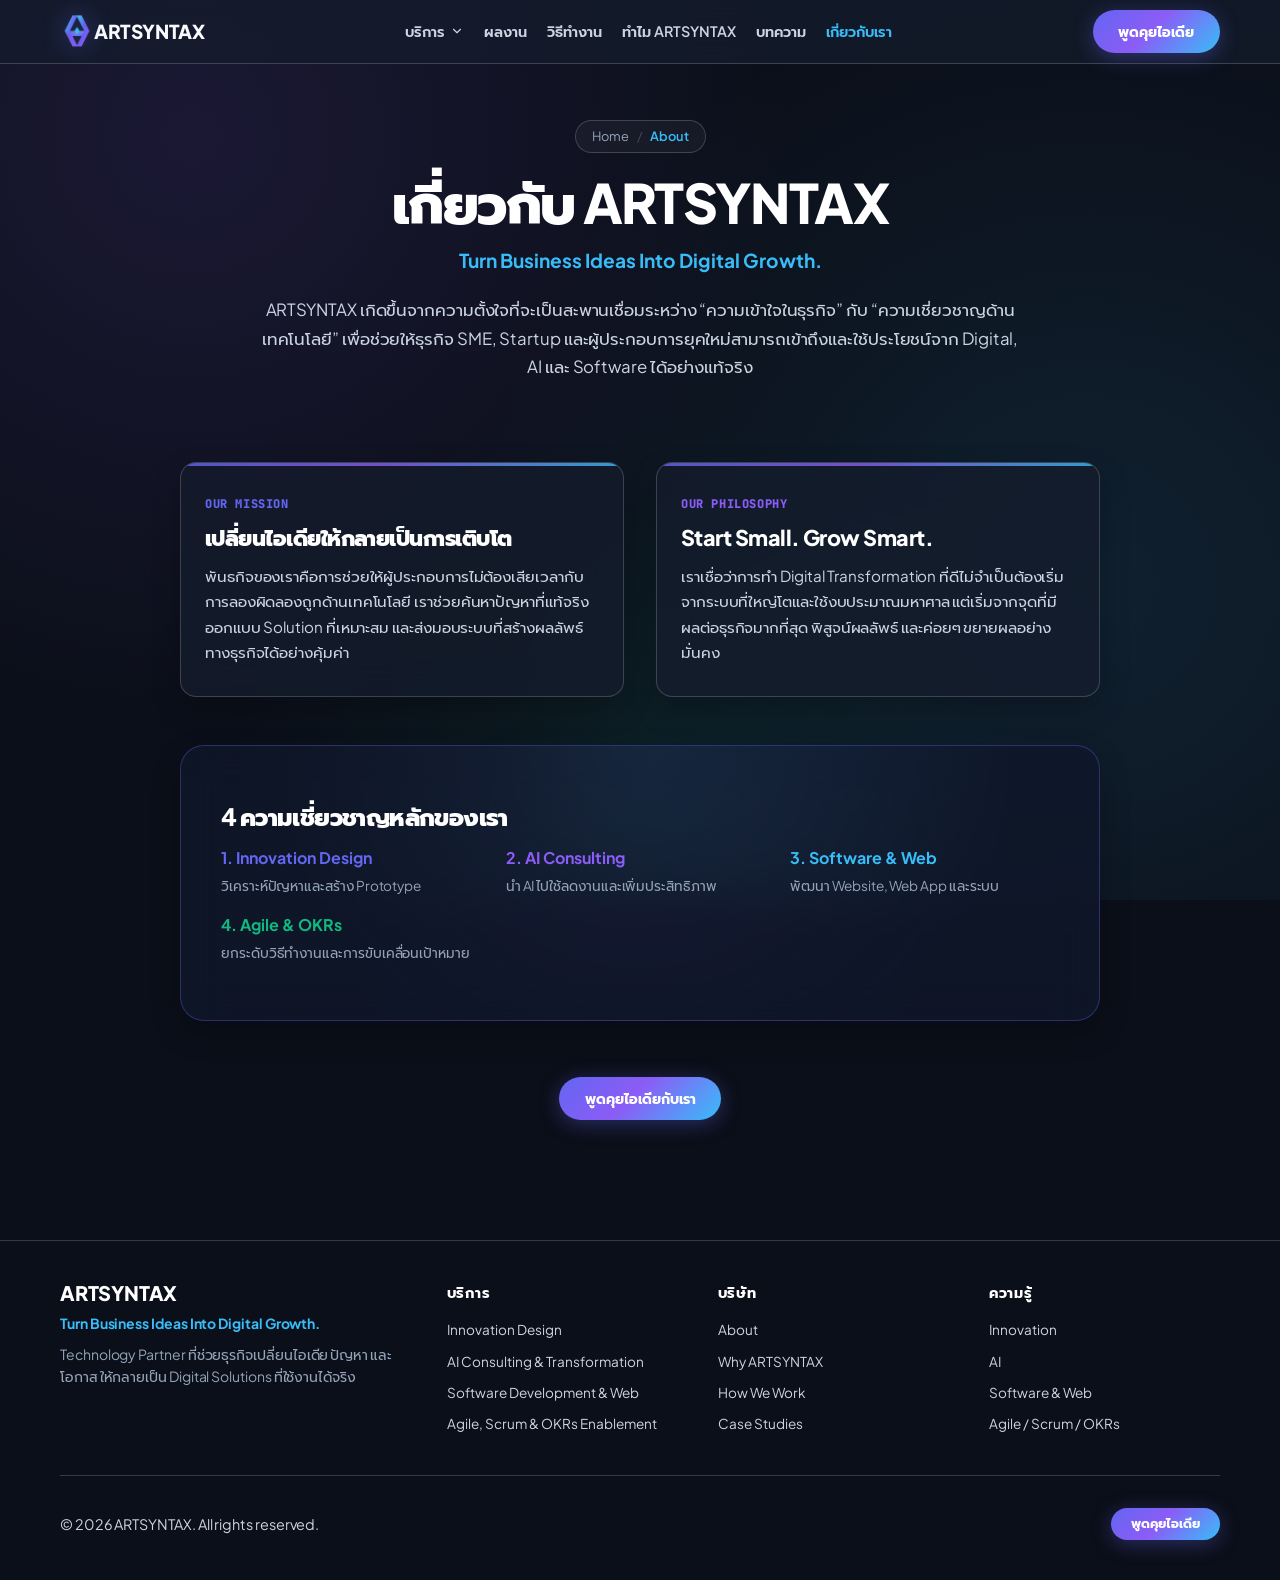
==== about/index.html @ 2445d151 "change SPA to MPA" ====
<!DOCTYPE html>
<html lang="th">
<head>
    <meta charset="UTF-8">
    <meta name="viewport" content="width=device-width, initial-scale=1.0, maximum-scale=5.0">
    <title>เกี่ยวกับ ARTSYNTAX | Business-focused Digital Technology Partner</title>
    <meta name="description" content="ทำความรู้จัก ARTSYNTAX: เราคือ Technology Partner ที่ช่วยธุรกิจ SME และ Startup เปลี่ยนไอเดียและปัญหาทางธุรกิจให้เป็น Digital Solutions ที่ใช้งานได้จริง">
    <link rel="icon" href="../image/logo.png" type="image/png">
    <link rel="canonical" href="https://artsyntax.app/about/">
    <link rel="stylesheet" href="../css/styles.css">
    
    <!-- Google Fonts -->
    <link rel="preconnect" href="https://fonts.googleapis.com">
    <link rel="preconnect" href="https://fonts.gstatic.com" crossorigin>
    <link href="https://fonts.googleapis.com/css2?family=Plus+Jakarta+Sans:wght@400;500;600;700;800&family=Prompt:wght@300;400;500;600;700;800&family=JetBrains+Mono:wght@400;500;600;700&display=swap" rel="stylesheet">
    
    <script type="application/ld+json">
    {
      "@context": "https://schema.org",
      "@type": "BreadcrumbList",
      "itemListElement": [
        { "@type": "ListItem", "position": 1, "name": "Home", "item": "https://artsyntax.app/" },
        { "@type": "ListItem", "position": 2, "name": "About", "item": "https://artsyntax.app/about/" }
      ]
    }
    </script>
</head>
<body>
    <!-- Header Navigation -->
    <header class="navbar">
        <div class="container nav-wrapper">
            <a href="../index.html" class="logo" aria-label="ARTSYNTAX Home">
                <img src="../image/logo.png" alt="ARTSYNTAX" class="logo-img">
                <span>ARTSYNTAX</span>
            </a>

            <nav aria-label="Main Navigation">
                <ul class="nav-links">
                    <li class="nav-item-dropdown">
                        <a href="../services/index.html" class="nav-link nav-dropdown-toggle">
                            <span>บริการ</span>
                            <svg viewBox="0 0 24 24" fill="none" stroke="currentColor" stroke-width="2" stroke-linecap="round" stroke-linejoin="round"><polyline points="6 9 12 15 18 9"></polyline></svg>
                        </a>
                        <div class="dropdown-menu">
                            <a href="../services/innovation-design/index.html" class="dropdown-item">
                                <div class="dropdown-item-title"><span class="tag">01</span> Innovation Design</div>
                                <div class="dropdown-item-desc">เปลี่ยนไอเดียและปัญหาธุรกิจให้เป็น Solution</div>
                            </a>
                            <a href="../services/ai-consulting-transformation/index.html" class="dropdown-item">
                                <div class="dropdown-item-title"><span class="tag">02</span> AI Consulting & Transformation</div>
                                <div class="dropdown-item-desc">ค้นหาโอกาสและนำ AI มาใช้ในธุรกิจจริง</div>
                            </a>
                            <a href="../services/software-development-web/index.html" class="dropdown-item">
                                <div class="dropdown-item-title"><span class="tag">03</span> Software Development & Web</div>
                                <div class="dropdown-item-desc">พัฒนา Website, Web App และ Software</div>
                            </a>
                            <a href="../services/agile-scrum-okrs/index.html" class="dropdown-item">
                                <div class="dropdown-item-title"><span class="tag">04</span> Agile, Scrum & OKRs Enablement</div>
                                <div class="dropdown-item-desc">ยกระดับทีม วิธีทำงาน และการ Execution</div>
                            </a>
                        </div>
                    </li>
                    <li><a href="../case-studies/index.html" class="nav-link">ผลงาน</a></li>
                    <li><a href="../how-we-work/index.html" class="nav-link">วิธีทำงาน</a></li>
                    <li><a href="../why-artsyntax/index.html" class="nav-link">ทำไม ARTSYNTAX</a></li>
                    <li><a href="../insights/index.html" class="nav-link">บทความ</a></li>
                    <li><a href="index.html" class="nav-link active" style="color: var(--accent-cyan);">เกี่ยวกับเรา</a></li>
                </ul>
            </nav>

            <div class="nav-actions">
                <a href="../contact/index.html" class="btn btn-primary">
                    <span>พูดคุยไอเดีย</span>
                </a>
                <button class="mobile-toggle" id="mobileToggle" aria-label="เปิดเมนู" aria-expanded="false">
                    <svg width="20" height="20" viewBox="0 0 24 24" fill="none" stroke="currentColor" stroke-width="2" stroke-linecap="round" stroke-linejoin="round"><line x1="3" y1="12" x2="21" y2="12"></line><line x1="3" y1="6" x2="21" y2="6"></line><line x1="3" y1="18" x2="21" y2="18"></line></svg>
                </button>
            </div>
        </div>
    </header>

    <!-- Mobile Drawer -->
    <div class="mobile-drawer" id="mobileDrawer">
        <div style="font-size: 0.8rem; font-weight: 800; color: var(--accent-indigo); text-transform: uppercase; margin-bottom: -0.5rem;">บริการหลัก</div>
        <a href="../services/innovation-design/index.html" class="mobile-nav-link" style="padding-left: 0.5rem;">• Innovation Design</a>
        <a href="../services/ai-consulting-transformation/index.html" class="mobile-nav-link" style="padding-left: 0.5rem;">• AI Consulting & Transformation</a>
        <a href="../services/software-development-web/index.html" class="mobile-nav-link" style="padding-left: 0.5rem;">• Software Development & Web</a>
        <a href="../services/agile-scrum-okrs/index.html" class="mobile-nav-link" style="padding-left: 0.5rem;">• Agile, Scrum & OKRs Enablement</a>
        <a href="../case-studies/index.html" class="mobile-nav-link">ผลงาน</a>
        <a href="../how-we-work/index.html" class="mobile-nav-link">วิธีทำงาน</a>
        <a href="../why-artsyntax/index.html" class="mobile-nav-link">ทำไม ARTSYNTAX</a>
        <a href="../insights/index.html" class="mobile-nav-link">บทความ</a>
        <a href="index.html" class="mobile-nav-link" style="color: var(--accent-cyan);">เกี่ยวกับเรา</a>
        <div style="margin-top: auto;">
            <a href="../contact/index.html" class="btn btn-primary" style="width: 100%;">
                <span>พูดคุยไอเดีย</span>
            </a>
        </div>
    </div>

    <main>
        <!-- Page Hero -->
        <section class="page-hero">
            <div class="container">
                <div class="breadcrumb-nav">
                    <ul class="breadcrumb-list">
                        <li><a href="../index.html">Home</a></li>
                        <li><span class="separator">/</span></li>
                        <li><span class="current">About</span></li>
                    </ul>
                </div>
                
                <h1 style="font-size: clamp(2.1rem, 4.5vw, 3.4rem); font-weight: 800; color: white; margin-bottom: 0.85rem;">
                    เกี่ยวกับ ARTSYNTAX
                </h1>
                
                <div style="font-size: 1.2rem; font-weight: 700; color: var(--accent-cyan); margin-bottom: 1.25rem;">
                    Turn Business Ideas Into Digital Growth.
                </div>

                <p style="font-size: 1.05rem; color: var(--text-secondary); max-width: 760px; margin: 0 auto 1.5rem; line-height: 1.7;">
                    ARTSYNTAX เกิดขึ้นจากความตั้งใจที่จะเป็นสะพานเชื่อมระหว่าง “ความเข้าใจในธุรกิจ” กับ “ความเชี่ยวชาญด้านเทคโนโลยี” เพื่อช่วยให้ธุรกิจ SME, Startup และผู้ประกอบการยุคใหม่สามารถเข้าถึงและใช้ประโยชน์จาก Digital, AI และ Software ได้อย่างแท้จริง
                </p>
            </div>
        </section>

        <!-- Brand Mission & Philosophy -->
        <section class="section-padding" style="padding-top: 0;">
            <div class="container">
                <div style="display: grid; grid-template-columns: 1fr 1fr; gap: 2rem; max-width: 920px; margin: 0 auto;">
                    <div class="glass-card lifecycle-card reveal">
                        <span class="lifecycle-step-tag">OUR MISSION</span>
                        <h2 style="font-size: 1.35rem; font-weight: 800; color: white; margin: 0.25rem 0 0.75rem;">
                            เปลี่ยนไอเดียให้กลายเป็นการเติบโต
                        </h2>
                        <p style="font-size: 0.95rem; color: var(--text-secondary); line-height: 1.65;">
                            พันธกิจของเราคือการช่วยให้ผู้ประกอบการไม่ต้องเสียเวลากับการลองผิดลองถูกด้านเทคโนโลยี เราช่วยค้นหาปัญหาที่แท้จริง ออกแบบ Solution ที่เหมาะสม และส่งมอบระบบที่สร้างผลลัพธ์ทางธุรกิจได้อย่างคุ้มค่า
                        </p>
                    </div>

                    <div class="glass-card lifecycle-card reveal">
                        <span class="lifecycle-step-tag" style="color: var(--accent-purple);">OUR PHILOSOPHY</span>
                        <h2 style="font-size: 1.35rem; font-weight: 800; color: white; margin: 0.25rem 0 0.75rem;">
                            Start Small. Grow Smart.
                        </h2>
                        <p style="font-size: 0.95rem; color: var(--text-secondary); line-height: 1.65;">
                            เราเชื่อว่าการทำ Digital Transformation ที่ดีไม่จำเป็นต้องเริ่มจากระบบที่ใหญ่โตและใช้งบประมาณมหาศาล แต่เริ่มจากจุดที่มีผลต่อธุรกิจมากที่สุด พิสูจน์ผลลัพธ์ และค่อยๆ ขยายผลอย่างมั่นคง
                        </p>
                    </div>
                </div>

                <!-- 4 Pillars Summary -->
                <div class="glass-card start-small-box reveal" style="margin-top: 3rem; text-align: left; max-width: 920px; margin-left: auto; margin-right: auto;">
                    <h2 style="font-size: 1.5rem; color: white; margin-bottom: 1rem;">4 ความเชี่ยวชาญหลักของเรา</h2>
                    <div style="display: grid; grid-template-columns: repeat(auto-fit, minmax(200px, 1fr)); gap: 1rem;">
                        <div>
                            <div style="font-weight: 700; color: var(--accent-indigo);">1. Innovation Design</div>
                            <p style="font-size: 0.85rem; color: var(--text-muted); margin-top: 0.25rem;">วิเคราะห์ปัญหาและสร้าง Prototype</p>
                        </div>
                        <div>
                            <div style="font-weight: 700; color: var(--accent-purple);">2. AI Consulting</div>
                            <p style="font-size: 0.85rem; color: var(--text-muted); margin-top: 0.25rem;">นำ AI ไปใช้ลดงานและเพิ่มประสิทธิภาพ</p>
                        </div>
                        <div>
                            <div style="font-weight: 700; color: var(--accent-cyan);">3. Software & Web</div>
                            <p style="font-size: 0.85rem; color: var(--text-muted); margin-top: 0.25rem;">พัฒนา Website, Web App และระบบ</p>
                        </div>
                        <div>
                            <div style="font-weight: 700; color: var(--accent-emerald);">4. Agile & OKRs</div>
                            <p style="font-size: 0.85rem; color: var(--text-muted); margin-top: 0.25rem;">ยกระดับวิธีทำงานและการขับเคลื่อนเป้าหมาย</p>
                        </div>
                    </div>
                </div>

                <!-- CTA -->
                <div style="text-align: center; margin-top: 3.5rem;">
                    <a href="../contact/index.html" class="btn btn-primary">
                        <span>พูดคุยไอเดียกับเรา</span>
                    </a>
                </div>
            </div>
        </section>
    </main>

    <!-- Footer -->
    <footer>
        <div class="container">
            <div class="footer-wrapper">
                <div class="footer-brand">
                    <h4>ARTSYNTAX</h4>
                    <p style="font-weight: 700; color: var(--accent-cyan); margin-bottom: 0.5rem;">Turn Business Ideas Into Digital Growth.</p>
                    <p>Technology Partner ที่ช่วยธุรกิจเปลี่ยนไอเดีย ปัญหา และโอกาส ให้กลายเป็น Digital Solutions ที่ใช้งานได้จริง</p>
                </div>

                <div class="footer-col">
                    <h5>บริการ</h5>
                    <ul class="footer-links">
                        <li><a href="../services/innovation-design/index.html">Innovation Design</a></li>
                        <li><a href="../services/ai-consulting-transformation/index.html">AI Consulting & Transformation</a></li>
                        <li><a href="../services/software-development-web/index.html">Software Development & Web</a></li>
                        <li><a href="../services/agile-scrum-okrs/index.html">Agile, Scrum & OKRs Enablement</a></li>
                    </ul>
                </div>

                <div class="footer-col">
                    <h5>บริษัท</h5>
                    <ul class="footer-links">
                        <li><a href="index.html">About</a></li>
                        <li><a href="../why-artsyntax/index.html">Why ARTSYNTAX</a></li>
                        <li><a href="../how-we-work/index.html">How We Work</a></li>
                        <li><a href="../case-studies/index.html">Case Studies</a></li>
                    </ul>
                </div>

                <div class="footer-col">
                    <h5>ความรู้</h5>
                    <ul class="footer-links">
                        <li><a href="../insights/index.html">Innovation</a></li>
                        <li><a href="../insights/index.html">AI</a></li>
                        <li><a href="../insights/index.html">Software & Web</a></li>
                        <li><a href="../insights/index.html">Agile / Scrum / OKRs</a></li>
                    </ul>
                </div>
            </div>

            <div class="footer-bottom-bar">
                <p>&copy; 2026 ARTSYNTAX. All rights reserved.</p>
                <div style="display: flex; gap: 1.5rem;">
                    <a href="../contact/index.html" class="btn btn-primary" style="padding: 0.45rem 1.25rem; font-size: 0.8rem;">
                        <span>พูดคุยไอเดีย</span>
                    </a>
                </div>
            </div>
        </div>
    </footer>

    <script src="../js/app.js"></script>
</body>
</html>
---- css/styles.css ----
/* ==========================================================================
   ARTSYNTAX GLOBAL STYLESHEET
   --------------------------------------------------------------------------
   TABLE OF CONTENTS:
   1. DESIGN TOKENS & ROOT VARIABLES
   2. RESET & BASE ELEMENTS
   3. TYPOGRAPHY HIERARCHY
   4. UTILITY CONTAINERS & CARDS
   5. NAVIGATION BAR & MOBILE DRAWER
   6. HERO SECTION
   7. TRANSFORMATION FRAMEWORK (IDEA TO GROWTH)
   8. SERVICES & BENTO CARDS
   9. KEY OUTCOMES COMPONENT
   10. CONTACT FORM & CUSTOM ERROR BUBBLE
   11. FOOTER & SCROLL REVEAL ANIMATIONS
   12. RESPONSIVE MEDIA QUERIES
   ========================================================================== */

@import url('https://fonts.googleapis.com/css2?family=Plus+Jakarta+Sans:wght@400;500;600;700;800&family=Prompt:wght@300;400;500;600;700;800&family=JetBrains+Mono:wght@400;500;600;700&display=swap');

:root {
  /* Color Tokens */
  --bg-dark: #0b0f19;
  --bg-dark-secondary: #111827;
  --surface-glass: rgba(21, 28, 44, 0.75);
  --surface-glass-hover: rgba(30, 41, 64, 0.88);
  --surface-glass-active: rgba(40, 53, 82, 0.95);
  --border-glass: rgba(255, 255, 255, 0.18);
  --border-glass-bright: rgba(255, 255, 255, 0.35);
  
  /* Brand Accents */
  --accent-indigo: #6366f1;
  --accent-purple: #8b5cf6;
  --accent-cyan: #38bdf8;
  --accent-emerald: #10b981;
  --accent-rose: #f43f5e;

  /* Gradients */
  --accent-glow: radial-gradient(circle, rgba(99, 102, 241, 0.22) 0%, rgba(56, 189, 248, 0.08) 60%, transparent 100%);
  --accent-gradient: linear-gradient(135deg, #6366f1 0%, #8b5cf6 45%, #38bdf8 100%);
  --accent-gradient-warm: linear-gradient(135deg, #8b5cf6 0%, #38bdf8 50%, #10b981 100%);
  --badge-bg: rgba(99, 102, 241, 0.14);

  /* Typography Tokens */
  --font-main: 'Plus Jakarta Sans', 'Prompt', -apple-system, BlinkMacSystemFont, sans-serif;
  --font-mono: 'JetBrains Mono', monospace;

  --text-primary: #f8fafc;
  --text-secondary: #cbd5e1;
  --text-muted: #94a3b8;

  /* Layout & Radii */
  --max-width: 1200px;
  --radius-sm: 10px;
  --radius-md: 16px;
  --radius-lg: 24px;
  --radius-pill: 9999px;
  --transition-fast: 0.2s cubic-bezier(0.16, 1, 0.3, 1);
  --transition-normal: 0.35s cubic-bezier(0.16, 1, 0.3, 1);

  --glass-blur: blur(20px);
}

/* CSS Reset */
*, *::before, *::after {
  box-sizing: border-box;
  margin: 0;
  padding: 0;
}

html {
  scroll-behavior: smooth;
  font-family: var(--font-main);
  background-color: var(--bg-dark);
  color: var(--text-primary);
  line-height: 1.55;
  -webkit-font-smoothing: antialiased;
  -moz-osx-font-smoothing: grayscale;
}

body {
  min-height: 100vh;
  overflow-x: hidden;
  background: var(--bg-dark);
  background-image: 
    radial-gradient(circle at 15% 15%, rgba(139, 92, 246, 0.12) 0%, transparent 45%),
    radial-gradient(circle at 85% 65%, rgba(56, 189, 248, 0.1) 0%, transparent 50%),
    radial-gradient(circle at 50% 90%, rgba(16, 185, 129, 0.08) 0%, transparent 40%);
  background-attachment: fixed;
}

/* Typography Hierarchy */
h1, h2, h3, h4 {
  color: var(--text-primary);
  font-weight: 700;
  line-height: 1.15;
  letter-spacing: -0.02em;
}

h1 {
  font-size: clamp(2rem, 3.2vw + 0.5rem, 3.25rem);
  font-weight: 800;
  letter-spacing: -0.03em;
  line-height: 1.1;
}

h2 {
  font-size: clamp(1.5rem, 2.2vw + 0.4rem, 2.25rem);
  font-weight: 800;
  letter-spacing: -0.025em;
  line-height: 1.2;
}

h3 {
  font-size: clamp(1.1rem, 1vw + 0.4rem, 1.35rem);
  font-weight: 700;
  letter-spacing: -0.015em;
  line-height: 1.3;
}

h4 {
  font-size: 1rem;
  font-weight: 700;
  letter-spacing: -0.01em;
}

p {
  color: var(--text-secondary);
  font-size: clamp(0.875rem, 0.5vw + 0.5rem, 1rem);
  line-height: 1.6;
  letter-spacing: -0.005em;
}

.hero-desc {
  font-size: clamp(0.95rem, 0.8vw + 0.5rem, 1.1rem);
  line-height: 1.6;
  color: #94a3b8;
  font-weight: 400;
}

a {
  color: inherit;
  text-decoration: none;
}

button {
  cursor: pointer;
  border: none;
  background: none;
  font-family: inherit;
}

/* Utility Containers */
.container {
  width: 100%;
  max-width: var(--max-width);
  margin: 0 auto;
  padding: 0 1.25rem;
}

.gradient-text {
  background: var(--accent-gradient-warm);
  -webkit-background-clip: text;
  -webkit-text-fill-color: transparent;
}

.glass-card {
  background: var(--surface-glass);
  backdrop-filter: var(--glass-blur);
  -webkit-backdrop-filter: var(--glass-blur);
  border: 1px solid var(--border-glass);
  border-radius: var(--radius-md);
  box-shadow: 0 12px 30px rgba(0, 0, 0, 0.22);
  transition: all var(--transition-normal);
}

.glass-card:hover {
  border-color: var(--border-glass-bright);
  transform: translateY(-3px);
  box-shadow: 0 20px 40px rgba(99, 102, 241, 0.16);
  background: var(--surface-glass-hover);
}

/* Eyebrow Badges & Micro-copy */
.badge {
  display: inline-flex;
  align-items: center;
  gap: 0.45rem;
  padding: 0.4rem 1rem;
  border-radius: var(--radius-pill);
  font-size: 0.75rem;
  font-weight: 700;
  letter-spacing: 0.04em;
  text-transform: uppercase;
  background: var(--badge-bg);
  border: 1px solid rgba(99, 102, 241, 0.25);
  color: var(--accent-cyan);
  margin-bottom: 1.75rem;
}

.badge-dot {
  width: 6px;
  height: 6px;
  border-radius: 50%;
  background-color: var(--accent-emerald);
  box-shadow: 0 0 8px var(--accent-emerald);
}

/* Navigation Bar */
.navbar {
  position: fixed;
  top: 0;
  left: 0;
  right: 0;
  z-index: 1000;
  background: var(--surface-glass);
  backdrop-filter: var(--glass-blur);
  -webkit-backdrop-filter: var(--glass-blur);
  border-bottom: 1px solid var(--border-glass);
  padding: 0.6rem 0;
}

.nav-wrapper {
  display: flex;
  align-items: center;
  justify-content: space-between;
}

.logo {
  display: flex;
  align-items: center;
  gap: 0;
  font-family: 'Plus Jakarta Sans', sans-serif;
  font-weight: 800;
  font-size: 1.2rem;
  letter-spacing: -0.02em;
  color: var(--text-primary);
}

.logo-img {
  width: 34px;
  height: 34px;
  object-fit: contain;
  filter: drop-shadow(0 0 12px rgba(99, 102, 241, 0.45));
}

.nav-links {
  display: flex;
  list-style: none;
  margin: 0;
  padding: 0;
  gap: 1.25rem;
}

.nav-link {
  font-size: 0.9rem;
  font-weight: 600;
  color: var(--text-secondary);
  transition: color var(--transition-fast);
}

.nav-link:hover {
  color: var(--accent-cyan);
}

.btn {
  display: inline-flex;
  align-items: center;
  justify-content: center;
  gap: 0.5rem;
  padding: 0.75rem 1.6rem;
  border-radius: var(--radius-pill);
  font-size: 0.875rem;
  font-weight: 700;
  transition: all var(--transition-fast);
  cursor: pointer;
  border: none;
  white-space: normal;
  word-break: break-word;
  line-height: 1.4;
  text-align: center;
}

.btn-primary {
  background: var(--accent-gradient);
  color: white;
  box-shadow: 0 4px 20px rgba(99, 102, 241, 0.35);
}

.btn-primary:hover {
  transform: translateY(-2px);
  box-shadow: 0 8px 25px rgba(139, 92, 246, 0.45);
  color: white;
}

.nav-actions {
  display: flex;
  align-items: center;
  gap: 0.75rem;
}

/* Navbar CTA Button Scroll Visibility Toggle */
.nav-cta-btn {
  opacity: 0;
  visibility: hidden;
  transform: translateY(-6px) scale(0.95);
  transition: opacity var(--transition-normal), transform var(--transition-normal), visibility var(--transition-normal);
  pointer-events: none;
}

.nav-cta-btn.visible {
  opacity: 1;
  visibility: visible;
  transform: translateY(0) scale(1);
  pointer-events: auto;
}

.mobile-toggle {
  display: none;
  align-items: center;
  justify-content: center;
  padding: 0;
  margin: 0;
  color: var(--text-primary);
  background: rgba(255, 255, 255, 0.06);
  border: 1px solid var(--border-glass);
  border-radius: 8px;
  width: 38px;
  height: 38px;
  cursor: pointer;
  transition: all var(--transition-fast);
}

.mobile-toggle svg {
  display: block;
  width: 20px;
  height: 20px;
  flex-shrink: 0;
}

.mobile-toggle:hover {
  background: rgba(255, 255, 255, 0.12);
  border-color: var(--accent-indigo);
}

.mobile-drawer {
  position: fixed;
  top: 60px;
  left: 0;
  right: 0;
  bottom: 0;
  background: var(--bg-dark);
  z-index: 999;
  padding: 2rem 1.5rem;
  display: flex;
  flex-direction: column;
  gap: 1.5rem;
  transform: translateY(-100%);
  opacity: 0;
  pointer-events: none;
  transition: all var(--transition-normal);
}

.mobile-drawer.open {
  transform: translateY(0);
  opacity: 1;
  pointer-events: auto;
}

.mobile-nav-link {
  font-size: 1.1rem;
  font-weight: 600;
  color: var(--text-primary);
  padding: 0.75rem 0;
  border-bottom: 1px solid var(--border-glass);
}

/* Sections */
.section-padding {
  padding: 4.5rem 0;
}

.hero-section {
  position: relative;
  padding-top: 7.5rem;
  padding-bottom: 4.5rem;
  overflow: hidden;
}

/* Hero Background Ambient Aura Glow Effects (Two Overlapping Glow Groups - Centered) */
/* Group 1: Indigo & Purple Glow Blob (Top-Left Offset - Centered) */
.hero-section::before {
  content: '';
  position: absolute;
  top: 8%;
  left: 50%;
  width: 580px;
  height: 520px;
  border-radius: 50%;
  background: radial-gradient(
    circle at center,
    rgba(99, 102, 241, 0.42) 0%,
    rgba(139, 92, 246, 0.26) 50%,
    rgba(0, 0, 0, 0) 80%
  );
  filter: blur(75px);
  pointer-events: none;
  z-index: 0;
  animation: heroGlowOverlapLeft 4.5s ease-in-out infinite alternate;
}

/* Group 2: Cyan & Emerald Glow Blob (Bottom-Right Offset - Centered) */
.hero-section::after {
  content: '';
  position: absolute;
  top: 20%;
  left: 50%;
  width: 640px;
  height: 460px;
  border-radius: 50%;
  background: radial-gradient(
    circle at center,
    rgba(56, 189, 248, 0.38) 0%,
    rgba(16, 185, 129, 0.2) 55%,
    rgba(0, 0, 0, 0) 80%
  );
  filter: blur(85px);
  pointer-events: none;
  z-index: 0;
  animation: heroGlowOverlapRight 5.5s ease-in-out infinite alternate;
}

@keyframes heroGlowOverlapLeft {
  0% {
    opacity: 0.7;
    transform: translate(-60%, -20px) scale(0.9);
  }
  50% {
    opacity: 1;
    transform: translate(-42%, 15px) scale(1.12);
  }
  100% {
    opacity: 0.8;
    transform: translate(-52%, 30px) scale(1.02);
  }
}

@keyframes heroGlowOverlapRight {
  0% {
    opacity: 0.65;
    transform: translate(-40%, 20px) scale(0.95);
  }
  50% {
    opacity: 0.95;
    transform: translate(-58%, -15px) scale(1.15);
  }
  100% {
    opacity: 0.75;
    transform: translate(-45%, -30px) scale(1.05);
  }
}

.hero-section .container {
  position: relative;
  z-index: 1;
}

.hero-grid {
  display: flex;
  flex-direction: column;
  align-items: center;
  text-align: center;
  max-width: 880px;
  margin: max(2rem, calc((100% - 880px) / 2)) auto;
}

.hero-grid.reveal.active {
  margin: max(2rem, calc((100% - 880px) / 2)) auto;
}

.hero-title {
  margin-top: 0.5rem;
  margin-bottom: 1.75rem;
  line-height: 1.2;
}

.hero-desc {
  margin-bottom: 2.75rem;
  line-height: 1.7;
}

.hero-actions {
  display: flex;
  gap: 1rem;
  justify-content: center;
  flex-wrap: wrap;
  margin-top: 0.5rem;
}

/* Services Grid (4 Pillars) */
.services-grid {
  display: grid;
  grid-template-columns: repeat(12, 1fr);
  gap: 1.25rem;
  margin-top: 2.5rem;
}

.bento-card {
  grid-column: span 6;
  padding: 2rem;
  display: flex;
  flex-direction: row;
  align-items: flex-start;
  gap: 1.25rem;
}

.service-icon-box {
  width: 48px;
  height: 48px;
  flex-shrink: 0;
  border-radius: var(--radius-sm);
  background: rgba(99, 102, 241, 0.12);
  border: 1px solid rgba(99, 102, 241, 0.25);
  display: flex;
  align-items: center;
  justify-content: center;
  font-size: 1.5rem;
}

.bento-content h3 {
  font-size: 1.35rem;
  margin-bottom: 0.5rem;
  color: white;
  font-weight: 700;
}

.bento-content p {
  color: var(--text-secondary);
  font-size: 0.95rem;
  line-height: 1.6;
}

/* Problem Solution Outcome Tags */
.pso-container {
  display: flex;
  flex-direction: column;
  gap: 0.5rem;
  margin-top: 1rem;
  display: flex;
  flex-direction: column;
  gap: 0.6rem;
}

.pso-item {
  font-size: 0.825rem;
  color: var(--text-secondary);
  line-height: 1.5;
}

.pso-tag {
  display: inline-block;
  font-size: 0.7rem;
  font-weight: 800;
  text-transform: uppercase;
  padding: 0.15rem 0.5rem;
  border-radius: 4px;
  margin-right: 0.4rem;
  letter-spacing: 0.03em;
}

.pso-problem {
  background: rgba(239, 68, 68, 0.15);
  color: #f87171;
  border: 1px solid rgba(239, 68, 68, 0.3);
}

.pso-solution {
  background: rgba(56, 189, 248, 0.15);
  color: #38bdf8;
  border: 1px solid rgba(56, 189, 248, 0.3);
}

.pso-outcome {
  background: rgba(16, 185, 129, 0.15);
  color: #34d399;
  border: 1px solid rgba(16, 185, 129, 0.3);
}

/* Key Outcomes Styling */
.key-outcomes {
  margin-top: 1rem;
  padding-top: 0.75rem;
  border-top: 1px dashed rgba(255, 255, 255, 0.12);
}

.key-outcomes-title {
  font-size: 0.75rem;
  font-weight: 800;
  color: var(--accent-cyan);
  text-transform: uppercase;
  letter-spacing: 0.05em;
  margin-bottom: 0.5rem;
}

.key-outcomes-list {
  list-style: none;
  padding: 0;
  margin: 0;
  display: flex;
  flex-direction: column;
  gap: 0.4rem;
}

.key-outcomes-list li {
  font-size: 0.825rem;
  color: var(--text-secondary);
  display: flex;
  align-items: flex-start;
  gap: 0.5rem;
  line-height: 1.4;
}

.key-outcomes-list li::before {
  content: "✓";
  color: var(--accent-emerald);
  font-weight: 800;
  font-size: 0.85rem;
  flex-shrink: 0;
}

/* Approach Steps Grid */
.approach-grid {
  display: grid;
  grid-template-columns: repeat(5, 1fr);
  gap: 1rem;
  margin-top: 2.5rem;
}

.approach-card {
  padding: 1.5rem 1.25rem;
  position: relative;
}

.approach-number {
  font-size: 0.8rem;
  font-weight: 800;
  color: var(--accent-cyan);
  font-family: var(--font-mono);
  margin-bottom: 0.5rem;
}

/* Pentagon Chevron Arrow Cards with Floating Input/Output Nodes */
.pentagon-grid {
  display: grid;
  grid-template-columns: 0.8fr 1.1fr 1.1fr 1.1fr 0.8fr;
  gap: 0.75rem;
  align-items: stretch;
  margin-top: 2.5rem;
}

.flow-io-node {
  display: flex;
  flex-direction: column;
  align-items: center;
  justify-content: center;
  text-align: center;
  padding: 1rem 0.5rem;
  background: transparent;
  height: 100%;
}

.flow-io-node .io-badge {
  font-size: 0.7rem;
  font-weight: 800;
  font-family: var(--font-mono);
  text-transform: uppercase;
  letter-spacing: 0.08em;
  padding: 0.2rem 0.65rem;
  border-radius: 20px;
  background: rgba(99, 102, 241, 0.15);
  color: var(--accent-indigo);
  border: 1px solid rgba(99, 102, 241, 0.3);
  margin-bottom: 0.6rem;
}

.flow-io-node.flow-output .io-badge {
  background: rgba(16, 185, 129, 0.15);
  color: var(--accent-emerald);
  border-color: rgba(16, 185, 129, 0.3);
}

.flow-io-node h3 {
  font-size: 1.1rem;
  font-weight: 800;
  color: white;
  margin-bottom: 0.3rem;
}

.flow-io-node p {
  font-size: 0.8rem;
  color: var(--text-secondary);
  line-height: 1.4;
}

.pentagon-card {
  background: rgba(21, 28, 44, 0.85);
  backdrop-filter: blur(16px);
  border: 1px solid rgba(255, 255, 255, 0.12);
  padding: 1.75rem 1.25rem;
  position: relative;
  text-align: center;
  transition: all var(--transition-normal);
  display: flex;
  flex-direction: column;
  align-items: center;
  justify-content: flex-start;
  border-radius: var(--radius-md);
  height: 100%;
  filter: drop-shadow(0 0 0.8px rgba(255, 255, 255, 0.25));
}

.pentagon-card:hover {
  border-color: var(--accent-indigo);
  transform: translateY(-4px);
  filter: drop-shadow(0 0 1.5px rgba(99, 102, 241, 0.5));
  background: rgba(28, 37, 58, 0.95);
}

.pentagon-step-num {
  font-size: 0.75rem;
  font-weight: 800;
  font-family: var(--font-mono);
  padding: 0.2rem 0.6rem;
  border-radius: 20px;
  margin-bottom: 0.75rem;
  display: inline-block;
}

.pentagon-card h3 {
  font-size: 1.1rem;
  color: white;
  font-weight: 700;
  margin-bottom: 0.4rem;
}

.pentagon-card p {
  font-size: 0.825rem;
  color: var(--text-secondary);
  line-height: 1.5;
}

@media (min-width: 993px) {
  .pentagon-card {
    clip-path: polygon(0% 0%, calc(100% - 16px) 0%, 100% 50%, calc(100% - 16px) 100%, 0% 100%, 16px 50%);
    padding-left: 1.5rem;
    padding-right: 1.75rem;
    border-radius: 0;
  }
  
  .pentagon-card:first-of-type {
    clip-path: polygon(0% 0%, calc(100% - 16px) 0%, 100% 50%, calc(100% - 16px) 100%, 0% 100%);
    border-top-left-radius: 12px;
    border-bottom-left-radius: 12px;
  }
  
  .pentagon-card:last-of-type {
    clip-path: polygon(0% 0%, 100% 0%, 100% 100%, 0% 100%, 16px 50%);
    border-top-right-radius: 12px;
    border-bottom-right-radius: 12px;
  }
}

@media (max-width: 992px) {
  .pentagon-grid {
    grid-template-columns: 1fr;
    gap: 0.5rem;
  }

  .pentagon-card {
    clip-path: polygon(0% 0%, 50% 16px, 100% 0%, 100% calc(100% - 16px), 50% 100%, 0% calc(100% - 16px));
    padding: 2.25rem 1.5rem 2.5rem;
    border-radius: 0;
  }

  .pentagon-card:first-of-type {
    clip-path: polygon(0% 0%, 100% 0%, 100% calc(100% - 16px), 50% 100%, 0% calc(100% - 16px));
    padding-top: 1.75rem;
    border-top-left-radius: 12px;
    border-top-right-radius: 12px;
  }

  .pentagon-card:last-of-type {
    clip-path: polygon(0% 0%, 50% 16px, 100% 0%, 100% 100%, 0% 100%);
    padding-bottom: 1.75rem;
    border-bottom-left-radius: 12px;
    border-bottom-right-radius: 12px;
  }
}

/* Stats Section */
.stats-grid {
  display: grid;
  grid-template-columns: repeat(3, 1fr);
  gap: 1.25rem;
  margin-top: 2.5rem;
}

.stat-card {
  padding: 2rem;
  text-align: center;
}

.stat-val {
  font-size: clamp(2.25rem, 3.5vw, 3.25rem);
  font-weight: 800;
  line-height: 1;
  margin-bottom: 0.5rem;
}

.stat-label {
  font-size: 0.9rem;
  color: var(--text-muted);
}

/* Contact / Form */
.contact-card {
  padding: 3.5rem 2.5rem;
  display: grid;
  grid-template-columns: 1fr 1.5fr;
  gap: 3rem;
  align-items: flex-start;
}

.form-group {
  margin-bottom: 1.25rem;
}

.form-group label {
  display: block;
  font-size: 0.85rem;
  font-weight: 600;
  margin-bottom: 0.5rem;
  color: var(--text-secondary);
}

.form-control {
  width: 100%;
  background: rgba(11, 15, 25, 0.6);
  border: 1px solid var(--border-glass);
  border-radius: var(--radius-sm);
  padding: 0.85rem 1rem;
  color: white;
  font-family: inherit;
  font-size: 1rem; /* 16px - Prevents iOS Mobile Safari auto-zoom on focus */
  transition: all var(--transition-fast);
}

.form-control:focus {
  outline: none;
  border-color: var(--accent-indigo);
  box-shadow: 0 0 12px rgba(99, 102, 241, 0.25);
  background: rgba(17, 24, 39, 0.8);
}

/* Custom Glassmorphic Error Bubble & Validation Styling */
.form-control.is-invalid {
  border-color: rgba(248, 113, 113, 0.8) !important;
  box-shadow: 0 0 15px rgba(239, 68, 68, 0.3) !important;
  background: rgba(30, 15, 25, 0.75) !important;
}

.custom-error-bubble {
  background: rgba(15, 23, 42, 0.95);
  border: 1px solid rgba(239, 68, 68, 0.5);
  box-shadow: 0 8px 25px rgba(0, 0, 0, 0.5), 0 0 15px rgba(239, 68, 68, 0.2);
  color: #fca5a5;
  font-size: 0.825rem;
  font-weight: 600;
  padding: 0.45rem 0.85rem;
  border-radius: 8px;
  margin-top: 0.55rem;
  display: inline-flex;
  align-items: center;
  gap: 0.45rem;
  backdrop-filter: blur(16px);
  position: relative;
  animation: errorBubbleFadeIn 0.25s cubic-bezier(0.16, 1, 0.3, 1) forwards;
}

.custom-error-bubble::before {
  content: "";
  position: absolute;
  top: -6px;
  left: 20px;
  width: 10px;
  height: 10px;
  background: rgba(15, 23, 42, 0.95);
  border-left: 1px solid rgba(239, 68, 68, 0.5);
  border-top: 1px solid rgba(239, 68, 68, 0.5);
  transform: rotate(45deg);
}

@keyframes errorBubbleFadeIn {
  from {
    opacity: 0;
    transform: translateY(-6px) scale(0.97);
  }
  to {
    opacity: 1;
    transform: translateY(0) scale(1);
  }
}

/* Glassmorphic Form Success Message Card */
.form-success-card {
  background: rgba(15, 23, 42, 0.95);
  border: 1px solid rgba(16, 185, 129, 0.4);
  box-shadow: 0 12px 35px rgba(0, 0, 0, 0.5), 0 0 25px rgba(16, 185, 129, 0.15);
  border-radius: var(--radius-md);
  padding: 2.5rem 1.5rem;
  text-align: center;
  backdrop-filter: blur(20px);
  animation: errorBubbleFadeIn 0.35s cubic-bezier(0.16, 1, 0.3, 1) forwards;
}

.success-icon-box {
  width: 60px;
  height: 60px;
  border-radius: 50%;
  background: rgba(16, 185, 129, 0.15);
  border: 1px solid rgba(16, 185, 129, 0.3);
  display: flex;
  align-items: center;
  justify-content: center;
  margin: 0 auto 1.25rem;
  box-shadow: 0 0 20px rgba(16, 185, 129, 0.25);
}

.form-success-card h3 {
  color: white;
  font-size: 1.35rem;
  margin-bottom: 0.5rem;
  font-weight: 800;
}

.form-success-card p {
  font-size: 0.925rem;
  color: var(--text-secondary);
  max-width: 440px;
  margin: 0 auto;
  line-height: 1.6;
}

.btn-submit {
  width: auto;
  display: inline-flex;
  padding: 0.85rem 2rem;
  margin-top: 1rem;
  font-size: 0.95rem;
}

.pdpa-notice {
  font-size: 0.775rem;
  color: var(--text-muted);
  margin-top: 0.85rem;
  display: flex;
  align-items: flex-start;
  gap: 0.4rem;
  line-height: 1.45;
}

.pdpa-notice svg {
  flex-shrink: 0;
  margin-top: 0.15rem;
  color: var(--accent-emerald);
}

/* Powered By Tech Stack Grid */
.tech-stack-grid {
  display: grid;
  grid-template-columns: repeat(4, 1fr);
  gap: 1rem;
  max-width: 820px;
  margin: 0 auto;
}

.tech-card {
  padding: 1.1rem 0.6rem;
  display: flex;
  flex-direction: column;
  align-items: center;
  justify-content: center;
  gap: 0.65rem;
  text-align: center;
  transition: all var(--transition-normal);
}

.tech-card:hover {
  transform: translateY(-4px);
  border-color: var(--border-glass-bright);
  background: var(--surface-glass-hover);
  box-shadow: 0 10px 25px rgba(99, 102, 241, 0.18);
}

.tech-icon-box {
  width: 44px;
  height: 44px;
  display: flex;
  align-items: center;
  justify-content: center;
}

.tech-icon-box svg,
.tech-icon-img {
  width: 34px;
  height: 34px;
  object-fit: contain;
  transition: transform var(--transition-fast);
}

.tech-card:hover .tech-icon-box svg,
.tech-card:hover .tech-icon-img {
  transform: scale(1.12);
}

.tech-name {
  font-size: 0.825rem;
  font-weight: 600;
  color: var(--text-secondary);
  font-family: var(--font-main);
  letter-spacing: -0.01em;
}

/* Footer */
footer {
  border-top: 1px solid var(--border-glass);
  padding: 2.5rem 0;
  margin-top: 3rem;
  text-align: center;
  color: var(--text-muted);
  font-size: 0.875rem;
}

/* Scroll Animations */
.reveal {
  opacity: 0;
  transform: translateY(30px);
  transition: all 0.8s cubic-bezier(0.16, 1, 0.3, 1);
}

.reveal.active {
  opacity: 1;
  transform: translateY(0);
}

/* Responsive Media Queries */
@media (max-width: 992px) {
  .nav-links { display: none; }
  .mobile-toggle { display: flex; }
  .bento-card { grid-column: span 12; }
  .contact-card { grid-template-columns: 1fr; gap: 2rem; }
  .approach-grid { grid-template-columns: 1fr; }
}

@media (max-width: 768px) {
  .hero-section::before {
    top: 5%;
    width: 320px;
    height: 320px;
    filter: blur(50px);
  }
  .hero-section::after {
    top: 22%;
    width: 340px;
    height: 280px;
    filter: blur(55px);
  }
  body {
    font-size: 1rem;
  }
  p {
    font-size: 0.925rem;
  }
  .pentagon-card p,
  .flow-io-node p,
  .bento-card p,
  .faq-answer p,
  .key-outcomes-list li {
    font-size: 0.9rem;
    line-height: 1.55;
  }
  .badge {
    font-size: 0.8rem;
  }
  .container {
    padding-left: 0.75rem;
    padding-right: 0.75rem;
  }
  .nav-wrapper {
    padding-left: 0.25rem;
    padding-right: 0.25rem;
  }
  .tech-stack-grid {
    grid-template-columns: repeat(4, 1fr);
    gap: 0.5rem;
  }
  .tech-card {
    padding: 0.75rem 0.25rem;
    gap: 0.4rem;
  }
  .tech-icon-box {
    width: 32px;
    height: 32px;
  }
  .tech-icon-box svg,
  .tech-icon-img {
    width: 26px;
    height: 26px;
  }
  .tech-name {
    font-size: 0.685rem;
  }
  .form-control,
  input[type="text"],
  input[type="email"],
  input[type="tel"],
  textarea {
    font-size: 16px !important; /* Prevents iOS Mobile Safari auto-zoom on field focus */
  }
}

@media (max-width: 640px) {
  .stats-grid { grid-template-columns: 1fr; }
  .nav-actions .btn {
    padding: 0.5rem 0.95rem;
    font-size: 0.8rem;
  }
  .cookie-banner {
    bottom: 1rem;
    left: 1rem;
    right: 1rem;
    padding: 1rem;
  }
  .cookie-content {
    flex-direction: column;
    align-items: flex-start;
    gap: 1rem;
  }
  .cookie-actions {
    width: 100%;
    justify-content: flex-end;
  }
}

/* Glassmorphic Cookie Consent Banner (PDPA / GDPR) */
.cookie-banner {
  position: fixed;
  bottom: 1.5rem;
  left: 1.5rem;
  right: 1.5rem;
  max-width: 720px;
  margin: 0 auto;
  z-index: 9999;
  background: rgba(15, 23, 42, 0.92);
  backdrop-filter: blur(16px);
  -webkit-backdrop-filter: blur(16px);
  border: 1px solid var(--border-glass-bright);
  border-radius: var(--radius-lg);
  padding: 1.25rem 1.5rem;
  box-shadow: 0 20px 40px rgba(0, 0, 0, 0.4), 0 0 20px rgba(99, 102, 241, 0.15);
  animation: cookieSlideUp 0.4s cubic-bezier(0.16, 1, 0.3, 1);
}

@keyframes cookieSlideUp {
  from { transform: translateY(100px); opacity: 0; }
  to { transform: translateY(0); opacity: 1; }
}

.cookie-content {
  display: flex;
  align-items: center;
  justify-content: space-between;
  gap: 1.5rem;
}

.cookie-title {
  font-size: 0.95rem;
  font-weight: 700;
  color: var(--text-primary);
  display: block;
  margin-bottom: 0.25rem;
}

.cookie-text p {
  font-size: 0.825rem;
  color: var(--text-secondary);
  line-height: 1.45;
  margin: 0;
}

.cookie-actions {
  display: flex;
  align-items: center;
  gap: 0.75rem;
  flex-shrink: 0;
}

.btn-cookie-decline {
  background: rgba(255, 255, 255, 0.08);
  border: 1px solid var(--border-glass);
  color: var(--text-secondary);
  padding: 0.55rem 1.2rem;
  font-size: 0.85rem;
  border-radius: var(--radius-pill);
  cursor: pointer;
  transition: all var(--transition-fast);
}

.btn-cookie-decline:hover {
  background: rgba(255, 255, 255, 0.16);
  color: var(--text-primary);
}

.btn-cookie-accept {
  padding: 0.55rem 1.4rem;
  font-size: 0.85rem;
}

/* Floating LINE Chat Bubble (CMO Conversion Booster) */
.line-float-bubble {
  position: fixed;
  bottom: 1.5rem;
  right: 1.5rem;
  z-index: 998;
  width: 48px;
  height: 48px;
  border-radius: 50%;
  background: #06C755;
  display: flex;
  align-items: center;
  justify-content: center;
  box-shadow: 0 6px 22px rgba(6, 199, 85, 0.45), 0 0 0 1px rgba(255, 255, 255, 0.2);
  transition: all var(--transition-normal);
  animation: linePulse 2.5s infinite;
}

.line-float-bubble:hover {
  background: #06C755;
  transform: scale(1.08) translateY(-2px);
  box-shadow: 0 10px 28px rgba(6, 199, 85, 0.6), 0 0 16px rgba(6, 199, 85, 0.4);
}

.line-bubble-icon {
  width: 32px;
  height: 32px;
  object-fit: contain;
}

.line-btn-icon {
  width: 24px;
  height: 24px;
  object-fit: contain;
}

@keyframes linePulse {
  0% { box-shadow: 0 6px 22px rgba(6, 199, 85, 0.45), 0 0 0 0 rgba(6, 199, 85, 0.5); }
  70% { box-shadow: 0 6px 22px rgba(6, 199, 85, 0.45), 0 0 0 12px rgba(6, 199, 85, 0); }
  100% { box-shadow: 0 6px 22px rgba(6, 199, 85, 0.45), 0 0 0 0 rgba(6, 199, 85, 0); }
}

.line-bubble-tooltip {
  position: absolute;
  right: 58px;
  white-space: nowrap;
  background: rgba(15, 23, 42, 0.92);
  backdrop-filter: blur(12px);
  -webkit-backdrop-filter: blur(12px);
  border: 1px solid var(--border-glass-bright);
  color: white;
  font-size: 0.785rem;
  font-weight: 700;
  padding: 0.4rem 0.75rem;
  border-radius: 20px;
  box-shadow: 0 10px 25px rgba(0, 0, 0, 0.3);
  opacity: 0;
  visibility: hidden;
  transform: translateX(10px);
  transition: all var(--transition-fast);
  pointer-events: none;
}

.line-float-bubble:hover .line-bubble-tooltip {
  opacity: 1;
  visibility: visible;
  transform: translateX(0);
}

@media (max-width: 768px) {
  .line-float-bubble {
    bottom: 1.25rem;
    right: 1rem;
    width: 48px;
    height: 48px;
  }
  .line-bubble-icon {
    width: 32px;
    height: 32px;
  }
  .line-bubble-tooltip {
    display: none;
  }
  .chat-widget-card {
    right: 1rem;
    left: auto;
    width: calc(100vw - 2rem);
    max-width: 310px;
    bottom: 4.8rem;
  }
}

/* Glassmorphic Interactive Floating Chat Box Widget */
.chat-widget-card {
  position: fixed;
  bottom: 5rem;
  right: 1.5rem;
  z-index: 1000;
  width: 320px;
  background: rgba(15, 23, 42, 0.94);
  backdrop-filter: blur(16px);
  -webkit-backdrop-filter: blur(16px);
  border: 1px solid var(--border-glass-bright);
  border-radius: var(--radius-lg);
  box-shadow: 0 20px 40px rgba(0, 0, 0, 0.45), 0 0 30px rgba(99, 102, 241, 0.2);
  overflow: hidden;
  animation: chatPopUp 0.35s cubic-bezier(0.16, 1, 0.3, 1);
}

@keyframes chatPopUp {
  from { opacity: 0; transform: translateY(20px) scale(0.95); }
  to { opacity: 1; transform: translateY(0) scale(1); }
}

.chat-widget-header {
  padding: 1rem 1.25rem;
  background: rgba(30, 41, 59, 0.7);
  border-bottom: 1px solid var(--border-glass);
  display: flex;
  align-items: center;
  gap: 0.75rem;
}

.chat-avatar-box {
  position: relative;
  width: 38px;
  height: 38px;
  flex-shrink: 0;
}

.chat-avatar-img {
  width: 100%;
  height: 100%;
  object-fit: contain;
  border-radius: 50%;
  background: rgba(255, 255, 255, 0.1);
  padding: 2px;
}

.chat-online-dot {
  position: absolute;
  bottom: 0;
  right: 0;
  width: 10px;
  height: 10px;
  border-radius: 50%;
  background-color: var(--accent-emerald);
  border: 2px solid var(--bg-dark);
  box-shadow: 0 0 8px var(--accent-emerald);
}

.chat-header-info {
  display: flex;
  flex-direction: column;
  flex-grow: 1;
}

.chat-header-title {
  font-size: 0.875rem;
  font-weight: 700;
  color: var(--text-primary);
}

.chat-header-status {
  font-size: 0.725rem;
  color: var(--accent-emerald);
  margin-top: 2px;
}

.btn-close-chat {
  color: var(--text-secondary);
  font-size: 1.1rem;
  padding: 0.2rem 0.5rem;
  border-radius: 6px;
  cursor: pointer;
  transition: all var(--transition-fast);
}

.btn-close-chat:hover {
  color: white;
  background: rgba(255, 255, 255, 0.1);
}

.chat-widget-body {
  padding: 1.25rem;
  max-height: 220px;
  overflow-y: auto;
}

.chat-bubble-msg {
  background: rgba(30, 41, 59, 0.8);
  border: 1px solid var(--border-glass);
  border-radius: 14px 14px 14px 2px;
  padding: 0.85rem 1rem;
}

.chat-bubble-msg p {
  font-size: 0.825rem;
  color: var(--text-primary);
  line-height: 1.5;
  margin: 0;
}

.chat-msg-time {
  display: block;
  font-size: 0.685rem;
  color: var(--text-muted);
  margin-top: 0.4rem;
  text-align: right;
}

.chat-widget-footer {
  padding: 1rem 1.25rem 1.25rem;
  display: flex;
  flex-direction: column;
  gap: 0.6rem;
  background: rgba(15, 23, 42, 0.8);
  border-top: 1px solid var(--border-glass);
}

.btn-chat-line {
  width: 100%;
  background: linear-gradient(135deg, #06C755 0%, #00B900 100%);
  color: white;
  border-radius: var(--radius-pill);
  padding: 0.65rem;
  font-size: 0.825rem;
  font-weight: 700;
  box-shadow: 0 4px 15px rgba(6, 199, 85, 0.35);
  display: inline-flex;
  align-items: center;
  justify-content: center;
  gap: 0.5rem;
}

.btn-chat-line:hover {
  transform: translateY(-2px);
  box-shadow: 0 8px 20px rgba(6, 199, 85, 0.5);
  color: white;
}

.btn-chat-form {
  width: 100%;
  background: rgba(255, 255, 255, 0.06);
  border: 1px solid var(--border-glass);
  color: var(--text-secondary);
  border-radius: var(--radius-pill);
  padding: 0.55rem;
  font-size: 0.8rem;
  display: inline-flex;
  align-items: center;
  justify-content: center;
}

.btn-chat-form:hover {
  background: rgba(255, 255, 255, 0.12);
  color: white;
}

/* ==========================================================================
   REVAMP STYLES: Problems, Lifecycle, Solutions, How We Work, Case Studies,
   Start Small, Insights & Multi-column Footer
   ========================================================================== */

/* 1. Business Problems Section */
.problems-grid {
  display: grid;
  grid-template-columns: repeat(auto-fit, minmax(320px, 1fr));
  gap: 1.25rem;
  margin-top: 2.5rem;
}

.problem-card {
  padding: 1.75rem 1.5rem;
  border-radius: var(--radius-md);
  border: 1px solid var(--border-glass);
  background: var(--surface-glass);
  backdrop-filter: var(--glass-blur);
  transition: all var(--transition-normal);
  display: flex;
  flex-direction: column;
  gap: 0.75rem;
}

.problem-card:hover {
  transform: translateY(-4px);
  border-color: rgba(239, 68, 68, 0.4);
  box-shadow: 0 10px 30px rgba(239, 68, 68, 0.12);
}

.problem-header {
  display: flex;
  align-items: center;
  gap: 0.75rem;
}

.problem-icon {
  font-size: 1.6rem;
  line-height: 1;
}

.problem-card h3 {
  font-size: 1.1rem;
  font-weight: 700;
  color: var(--text-primary);
  margin: 0;
}

.problem-card p {
  color: var(--text-secondary);
  font-size: 0.925rem;
  line-height: 1.6;
  margin: 0;
}

.problem-closing-box {
  margin-top: 2.5rem;
  text-align: center;
  padding: 1.25rem 2rem;
  background: rgba(99, 102, 241, 0.08);
  border: 1px dashed rgba(99, 102, 241, 0.35);
  border-radius: var(--radius-md);
  max-width: 780px;
  margin-left: auto;
  margin-right: auto;
}

.problem-closing-box p {
  font-size: 1.05rem;
  font-weight: 600;
  color: var(--text-primary);
  margin: 0;
}

/* 2. What We Help / Lifecycle (4 Cards) */
.lifecycle-grid {
  display: grid;
  grid-template-columns: repeat(4, 1fr);
  gap: 1.25rem;
  margin-top: 2.5rem;
}

.lifecycle-card {
  padding: 2rem 1.5rem;
  display: flex;
  flex-direction: column;
  justify-content: space-between;
  border-radius: var(--radius-md);
  position: relative;
  overflow: hidden;
}

.lifecycle-card::before {
  content: '';
  position: absolute;
  top: 0;
  left: 0;
  right: 0;
  height: 3px;
  background: var(--accent-gradient);
  opacity: 0.8;
}

.lifecycle-step-tag {
  font-size: 0.75rem;
  font-weight: 800;
  font-family: var(--font-mono);
  color: var(--accent-indigo);
  text-transform: uppercase;
  letter-spacing: 0.05em;
  margin-bottom: 0.5rem;
  display: inline-block;
}

.lifecycle-card h3 {
  font-size: 1.2rem;
  font-weight: 800;
  margin-bottom: 0.65rem;
  color: var(--text-primary);
}

.lifecycle-card .lifecycle-desc {
  font-size: 0.9rem;
  color: var(--text-secondary);
  line-height: 1.6;
  margin-bottom: 1.25rem;
}

.lifecycle-services-list {
  list-style: none;
  padding: 0;
  margin: 0 0 1.5rem 0;
  display: flex;
  flex-direction: column;
  gap: 0.45rem;
}

.lifecycle-services-list li {
  font-size: 0.825rem;
  color: var(--text-muted);
  display: flex;
  align-items: center;
  gap: 0.5rem;
}

.lifecycle-services-list li::before {
  content: "•";
  color: var(--accent-cyan);
  font-size: 1.2rem;
  line-height: 0;
}

.lifecycle-card .btn-lifecycle {
  width: 100%;
  padding: 0.65rem 1rem;
  font-size: 0.825rem;
  font-weight: 700;
  border: 1px solid var(--border-glass);
  background: rgba(255, 255, 255, 0.04);
  color: var(--text-primary);
  border-radius: var(--radius-pill);
  transition: all var(--transition-fast);
  text-align: center;
  display: inline-block;
}

.lifecycle-card:hover .btn-lifecycle {
  background: var(--accent-gradient);
  border-color: transparent;
  color: white;
  transform: translateY(-2px);
  box-shadow: 0 6px 18px rgba(99, 102, 241, 0.35);
}

/* 3. Solutions 5 Cards Grid */
.solutions-grid {
  display: grid;
  grid-template-columns: repeat(auto-fit, minmax(320px, 1fr));
  gap: 1.25rem;
  margin-top: 2.5rem;
}

.solution-card {
  padding: 2.25rem 1.75rem;
  border-radius: var(--radius-md);
  display: flex;
  flex-direction: column;
  justify-content: space-between;
  gap: 1.25rem;
}

.solution-num {
  font-family: var(--font-mono);
  font-size: 0.8rem;
  font-weight: 800;
  color: var(--accent-cyan);
}

.solution-card h3 {
  font-size: 1.25rem;
  font-weight: 800;
  color: white;
  margin-top: 0.25rem;
  margin-bottom: 0.65rem;
}

.solution-card p {
  font-size: 0.925rem;
  color: var(--text-secondary);
  line-height: 1.65;
  margin: 0;
}

.solution-keywords {
  margin-top: auto;
  padding-top: 1rem;
  border-top: 1px solid rgba(255, 255, 255, 0.06);
  display: flex;
  flex-wrap: wrap;
  gap: 0.4rem;
}

.keyword-badge {
  font-size: 0.725rem;
  font-family: var(--font-mono);
  padding: 0.2rem 0.6rem;
  border-radius: 4px;
  background: rgba(99, 102, 241, 0.1);
  color: var(--accent-cyan);
  border: 1px solid rgba(99, 102, 241, 0.2);
}

/* 4. How We Work (Discover -> Design -> Build -> Grow) */
.workflow-grid {
  display: grid;
  grid-template-columns: repeat(4, 1fr);
  gap: 1.25rem;
  margin-top: 2.5rem;
  position: relative;
}

.workflow-card {
  padding: 2rem 1.5rem;
  border-radius: var(--radius-md);
  position: relative;
}

.step-num-badge {
  width: 36px;
  height: 36px;
  border-radius: 50%;
  background: var(--accent-gradient);
  color: white;
  font-family: var(--font-mono);
  font-weight: 800;
  font-size: 0.9rem;
  display: flex;
  align-items: center;
  justify-content: center;
  margin-bottom: 1.25rem;
  box-shadow: 0 0 15px rgba(99, 102, 241, 0.4);
}

.workflow-card h3 {
  font-size: 1.15rem;
  font-weight: 800;
  margin-bottom: 0.5rem;
  color: var(--text-primary);
}

.workflow-card p {
  font-size: 0.9rem;
  color: var(--text-secondary);
  line-height: 1.6;
  margin: 0;
}

/* 5. Why ARTSYNTAX (5 Differentiators) */
.why-grid {
  display: grid;
  grid-template-columns: repeat(auto-fit, minmax(320px, 1fr));
  gap: 1.25rem;
  margin-top: 2.5rem;
}

.why-card {
  padding: 2rem 1.75rem;
  border-radius: var(--radius-md);
}

.why-num {
  font-size: 1.75rem;
  font-weight: 800;
  font-family: var(--font-mono);
  background: var(--accent-gradient);
  -webkit-background-clip: text;
  -webkit-text-fill-color: transparent;
  margin-bottom: 0.75rem;
  display: block;
}

.why-card h3 {
  font-size: 1.15rem;
  font-weight: 800;
  color: var(--text-primary);
  margin-bottom: 0.6rem;
}

.why-card p {
  font-size: 0.925rem;
  color: var(--text-secondary);
  line-height: 1.6;
  margin: 0;
}

/* 6. Case Studies Section */
.case-studies-grid {
  display: grid;
  grid-template-columns: repeat(auto-fit, minmax(340px, 1fr));
  gap: 1.5rem;
  margin-top: 2.5rem;
}

.case-study-card {
  padding: 2.25rem 2rem;
  border-radius: var(--radius-md);
  display: flex;
  flex-direction: column;
  gap: 1.25rem;
}

.case-industry-tag {
  font-size: 0.75rem;
  font-family: var(--font-mono);
  font-weight: 700;
  text-transform: uppercase;
  color: var(--accent-emerald);
  background: rgba(16, 185, 129, 0.1);
  border: 1px solid rgba(16, 185, 129, 0.25);
  padding: 0.25rem 0.65rem;
  border-radius: 4px;
  display: inline-block;
  align-self: flex-start;
}

.case-study-card h3 {
  font-size: 1.25rem;
  font-weight: 800;
  color: white;
  margin: 0;
}

.case-item {
  margin-bottom: 0.5rem;
}

.case-item-label {
  font-size: 0.75rem;
  font-weight: 700;
  text-transform: uppercase;
  color: var(--text-muted);
  letter-spacing: 0.05em;
  margin-bottom: 0.25rem;
}

.case-item-text {
  font-size: 0.9rem;
  color: var(--text-secondary);
  line-height: 1.55;
  margin: 0;
}

.case-result-box {
  margin-top: auto;
  padding: 1rem 1.25rem;
  background: rgba(16, 185, 129, 0.08);
  border: 1px solid rgba(16, 185, 129, 0.25);
  border-radius: var(--radius-sm);
}

.case-result-box .result-title {
  font-size: 0.75rem;
  font-weight: 800;
  text-transform: uppercase;
  color: var(--accent-emerald);
  margin-bottom: 0.4rem;
}

.case-result-box ul {
  list-style: none;
  padding: 0;
  margin: 0;
}

.case-result-box li {
  font-size: 0.9rem;
  font-weight: 700;
  color: white;
  display: flex;
  align-items: center;
  gap: 0.5rem;
  margin-bottom: 0.25rem;
}

.case-result-box li::before {
  content: "✓";
  color: var(--accent-emerald);
  font-weight: 900;
}

/* 7. Start Small & Pricing */
.start-small-box {
  padding: 3.5rem 2.5rem;
  border-radius: var(--radius-lg);
  text-align: center;
  max-width: 860px;
  margin: 0 auto;
  border: 1px solid rgba(99, 102, 241, 0.35);
  background: radial-gradient(circle at center top, rgba(99, 102, 241, 0.12) 0%, rgba(15, 23, 42, 0.8) 70%);
}

.price-highlight-pill {
  display: inline-flex;
  align-items: center;
  gap: 0.5rem;
  font-size: clamp(1.25rem, 3vw, 1.75rem);
  font-weight: 800;
  font-family: var(--font-mono);
  background: var(--accent-gradient);
  -webkit-background-clip: text;
  -webkit-text-fill-color: transparent;
  padding: 0.5rem 1.5rem;
  border-radius: var(--radius-pill);
  border: 1px solid rgba(99, 102, 241, 0.35);
  background-color: rgba(99, 102, 241, 0.08);
  margin: 1.5rem 0;
}

/* 8. Insights / Blog Pillar Section */
.insights-grid {
  display: grid;
  grid-template-columns: repeat(auto-fit, minmax(260px, 1fr));
  gap: 1.25rem;
  margin-top: 2.5rem;
}

.insight-card {
  padding: 1.75rem 1.5rem;
  border-radius: var(--radius-md);
  display: flex;
  flex-direction: column;
}

.insight-category {
  font-size: 0.75rem;
  font-family: var(--font-mono);
  font-weight: 800;
  text-transform: uppercase;
  color: var(--accent-indigo);
  margin-bottom: 0.75rem;
}

.insight-card h3 {
  font-size: 1.1rem;
  font-weight: 700;
  color: white;
  margin-bottom: 1rem;
  line-height: 1.4;
}

.insight-topics {
  list-style: none;
  padding: 0;
  margin: 0;
  display: flex;
  flex-direction: column;
  gap: 0.6rem;
}

.insight-topics li {
  font-size: 0.85rem;
  color: var(--text-secondary);
  line-height: 1.45;
  display: flex;
  align-items: flex-start;
  gap: 0.4rem;
}

.insight-topics li::before {
  content: "→";
  color: var(--accent-cyan);
}

/* 9. FAQ Section 12-Grid */
.faq-grid-12 {
  display: grid;
  grid-template-columns: repeat(auto-fit, minmax(360px, 1fr));
  gap: 1.25rem;
  margin-top: 2.5rem;
}

.faq-card-item {
  padding: 1.75rem 1.5rem;
  border-radius: var(--radius-md);
  display: flex;
  flex-direction: column;
  gap: 0.65rem;
}

.faq-card-item h3 {
  font-size: 1.05rem;
  font-weight: 700;
  color: var(--text-primary);
  margin: 0;
  display: flex;
  align-items: flex-start;
  gap: 0.6rem;
}

.faq-card-item h3::before {
  content: "Q:";
  font-family: var(--font-mono);
  color: var(--accent-indigo);
  font-weight: 800;
}

.faq-card-item p {
  font-size: 0.9rem;
  color: var(--text-secondary);
  line-height: 1.6;
  margin: 0;
}

/* 10. Form Control Select Styling */
select.form-control {
  appearance: none;
  -webkit-appearance: none;
  background-image: url("data:image/svg+xml,%3Csvg xmlns='http://www.w3.org/2000/svg' width='16' height='16' viewBox='0 0 24 24' fill='none' stroke='%2394a3b8' stroke-width='2' stroke-linecap='round' stroke-linejoin='round'%3E%3Cpolyline points='6 9 12 15 18 9'%3E%3C/polyline%3E%3C/svg%3E");
  background-repeat: no-repeat;
  background-position: right 1rem center;
  background-size: 16px;
  padding-right: 2.5rem;
  cursor: pointer;
}

select.form-control option {
  background-color: #0f172a;
  color: white;
  padding: 0.5rem;
}

/* 11. Multi-Column Footer */
.footer-wrapper {
  display: grid;
  grid-template-columns: 1.5fr 1fr 1fr 1fr;
  gap: 2.5rem;
  text-align: left;
  padding-bottom: 2.5rem;
  border-bottom: 1px solid var(--border-glass);
}

.footer-brand h4 {
  font-size: 1.25rem;
  font-weight: 800;
  color: white;
  margin-bottom: 0.5rem;
}

.footer-brand p {
  font-size: 0.875rem;
  color: var(--text-muted);
  line-height: 1.6;
}

.footer-col h5 {
  font-size: 0.9rem;
  font-weight: 700;
  color: white;
  text-transform: uppercase;
  letter-spacing: 0.05em;
  margin-bottom: 1rem;
}

.footer-links {
  list-style: none;
  padding: 0;
  margin: 0;
  display: flex;
  flex-direction: column;
  gap: 0.6rem;
}

.footer-links a {
  font-size: 0.85rem;
  color: var(--text-secondary);
  transition: color var(--transition-fast);
}

.footer-links a:hover {
  color: var(--accent-cyan);
}

.footer-bottom-bar {
  display: flex;
  align-items: center;
  justify-content: space-between;
  padding-top: 2rem;
  flex-wrap: wrap;
  gap: 1rem;
}

/* ==========================================================================
   MASTER IMPLEMENTATION PLAN: MEGA MENU, PROOF STRIP, BREADCRUMBS & SUBPAGES
   ========================================================================== */

/* 1. Navigation Dropdown / Mega Menu */
.nav-item-dropdown {
  position: relative;
}

.nav-dropdown-toggle {
  display: inline-flex;
  align-items: center;
  gap: 0.35rem;
  cursor: pointer;
}

.nav-dropdown-toggle svg {
  width: 14px;
  height: 14px;
  transition: transform var(--transition-fast);
}

.nav-item-dropdown:hover .nav-dropdown-toggle svg,
.nav-item-dropdown.active .nav-dropdown-toggle svg {
  transform: rotate(180deg);
}

.dropdown-menu {
  position: absolute;
  top: 100%;
  left: 50%;
  transform: translateX(-50%) translateY(10px);
  width: 360px;
  background: rgba(15, 23, 42, 0.96);
  border: 1px solid var(--border-glass-bright);
  border-radius: var(--radius-md);
  padding: 0.75rem;
  box-shadow: 0 20px 45px rgba(0, 0, 0, 0.6), 0 0 25px rgba(99, 102, 241, 0.2);
  backdrop-filter: blur(20px);
  opacity: 0;
  visibility: hidden;
  pointer-events: none;
  transition: all var(--transition-normal);
  z-index: 1000;
  display: flex;
  flex-direction: column;
  gap: 0.35rem;
}

.nav-item-dropdown:hover .dropdown-menu,
.nav-item-dropdown:focus-within .dropdown-menu {
  opacity: 1;
  visibility: visible;
  pointer-events: auto;
  transform: translateX(-50%) translateY(0);
}

.dropdown-item {
  display: flex;
  flex-direction: column;
  padding: 0.65rem 0.85rem;
  border-radius: var(--radius-sm);
  transition: all var(--transition-fast);
  text-decoration: none;
}

.dropdown-item:hover {
  background: rgba(99, 102, 241, 0.12);
}

.dropdown-item-title {
  font-size: 0.875rem;
  font-weight: 700;
  color: white;
  margin-bottom: 0.2rem;
  display: flex;
  align-items: center;
  gap: 0.4rem;
}

.dropdown-item-title span.tag {
  font-size: 0.685rem;
  font-family: var(--font-mono);
  color: var(--accent-cyan);
}

.dropdown-item-desc {
  font-size: 0.75rem;
  color: var(--text-muted);
  line-height: 1.4;
}

/* 2. Trust / Proof Strip */
.proof-strip {
  padding: 2rem 0;
  position: relative;
  z-index: 1;
}

.proof-box {
  background: rgba(15, 23, 42, 0.7);
  border: 1px solid var(--border-glass);
  border-radius: var(--radius-md);
  padding: 1.75rem 2rem;
  backdrop-filter: blur(16px);
}

.proof-header {
  text-align: center;
  margin-bottom: 1.5rem;
}

.proof-header h2 {
  font-size: 1.35rem;
  font-weight: 800;
  color: white;
  margin: 0 0 0.4rem;
}

.proof-header p {
  font-size: 0.9rem;
  color: var(--text-secondary);
  max-width: 680px;
  margin: 0 auto;
}

.proof-grid {
  display: grid;
  grid-template-columns: repeat(4, 1fr);
  gap: 1.25rem;
}

.proof-item {
  text-align: center;
  padding: 1rem 0.5rem;
  background: rgba(255, 255, 255, 0.02);
  border-radius: var(--radius-sm);
  border: 1px solid rgba(255, 255, 255, 0.04);
}

.proof-metric {
  font-size: 1.4rem;
  font-weight: 800;
  font-family: var(--font-mono);
  color: var(--accent-cyan);
  margin-bottom: 0.25rem;
}

.proof-label {
  font-size: 0.8rem;
  color: var(--text-muted);
}

/* 3. Page Hero & Breadcrumbs */
.page-hero {
  padding-top: 7.5rem;
  padding-bottom: 3.5rem;
  text-align: center;
  position: relative;
  overflow: hidden;
}

.breadcrumb-nav {
  display: flex;
  justify-content: center;
  align-items: center;
  margin-bottom: 1.25rem;
}

.breadcrumb-list {
  display: inline-flex;
  align-items: center;
  gap: 0.5rem;
  list-style: none;
  padding: 0.35rem 1rem;
  margin: 0;
  background: rgba(255, 255, 255, 0.04);
  border: 1px solid var(--border-glass);
  border-radius: var(--radius-pill);
  font-size: 0.8rem;
}

.breadcrumb-list a {
  color: var(--text-muted);
  text-decoration: none;
  transition: color var(--transition-fast);
}

.breadcrumb-list a:hover {
  color: var(--accent-cyan);
}

.breadcrumb-list span.separator {
  color: rgba(255, 255, 255, 0.2);
}

.breadcrumb-list span.current {
  color: var(--accent-cyan);
  font-weight: 600;
}

/* 4. Standalone Service Badge & Box */
.standalone-callout {
  margin: 2rem 0;
  padding: 1.25rem 1.5rem;
  background: rgba(16, 185, 129, 0.08);
  border: 1px dashed rgba(16, 185, 129, 0.35);
  border-radius: var(--radius-md);
  display: flex;
  align-items: center;
  gap: 1rem;
}

.standalone-callout-icon {
  font-size: 1.5rem;
  flex-shrink: 0;
}

.standalone-callout-text h4 {
  font-size: 0.95rem;
  font-weight: 700;
  color: var(--accent-emerald);
  margin: 0 0 0.2rem;
}

.standalone-callout-text p {
  font-size: 0.85rem;
  color: var(--text-secondary);
  margin: 0;
  line-height: 1.45;
}

/* 5. Outputs / Solutions & Journey Grid */
.outputs-grid {
  display: grid;
  grid-template-columns: repeat(auto-fit, minmax(260px, 1fr));
  gap: 1.25rem;
  margin-top: 2.5rem;
}

.output-card {
  padding: 1.75rem 1.5rem;
  border-radius: var(--radius-md);
  border: 1px solid var(--border-glass);
  background: var(--surface-glass);
  backdrop-filter: var(--glass-blur);
  display: flex;
  flex-direction: column;
  gap: 0.65rem;
}

.output-card h3 {
  font-size: 1.15rem;
  font-weight: 800;
  color: white;
  margin: 0;
}

.output-card p {
  font-size: 0.9rem;
  color: var(--text-secondary);
  line-height: 1.55;
  margin: 0;
}

.journey-grid {
  display: grid;
  grid-template-columns: repeat(4, 1fr);
  gap: 1.25rem;
  margin-top: 2.5rem;
}

.journey-card {
  padding: 2rem 1.5rem;
  border-radius: var(--radius-md);
  display: flex;
  flex-direction: column;
  justify-content: space-between;
  position: relative;
  overflow: hidden;
  height: 100%;
}

.journey-card::before {
  content: '';
  position: absolute;
  top: 0;
  left: 0;
  right: 0;
  height: 3px;
  background: var(--accent-gradient);
  opacity: 0.9;
}

.journey-card.card-create::before {
  background: linear-gradient(90deg, #6366f1, #818cf8);
}

.journey-card.card-augment::before {
  background: linear-gradient(90deg, #8b5cf6, #ec4899);
}

.journey-card.card-build::before {
  background: linear-gradient(90deg, #06b6d4, #3b82f6);
}

.journey-card.card-execute::before {
  background: linear-gradient(90deg, #10b981, #059669);
}

.journey-step-tag {
  font-family: var(--font-mono);
  font-size: 0.75rem;
  font-weight: 800;
  text-transform: uppercase;
  letter-spacing: 0.08em;
  margin-bottom: 0.5rem;
  display: inline-block;
}

.journey-card h3 {
  font-size: 1.2rem;
  font-weight: 800;
  color: white;
  margin: 0 0 0.4rem;
}

.journey-card .journey-subtitle {
  font-size: 0.9rem;
  font-weight: 700;
  margin-bottom: 0.85rem;
  line-height: 1.45;
}

.journey-card .journey-desc {
  font-size: 0.875rem;
  color: var(--text-secondary);
  line-height: 1.6;
  margin-bottom: 1.5rem;
}

.journey-deliverables-box {
  margin-top: auto;
  padding-top: 1.15rem;
  border-top: 1px solid rgba(255, 255, 255, 0.08);
}

.journey-deliverables-title {
  font-size: 0.75rem;
  font-weight: 800;
  color: var(--text-muted);
  text-transform: uppercase;
  letter-spacing: 0.06em;
  margin-bottom: 0.75rem;
}

.journey-tags {
  display: flex;
  flex-wrap: wrap;
  gap: 0.4rem;
}

.journey-tag {
  display: inline-block;
  padding: 0.25rem 0.65rem;
  border-radius: var(--radius-pill);
  background: rgba(255, 255, 255, 0.04);
  border: 1px solid rgba(255, 255, 255, 0.09);
  font-size: 0.75rem;
  color: var(--text-secondary);
  line-height: 1.35;
  transition: all var(--transition-fast);
}

.journey-card:hover .journey-tag {
  background: rgba(255, 255, 255, 0.07);
  border-color: rgba(255, 255, 255, 0.16);
  color: white;
}

/* Responsive Overrides */
@media (max-width: 992px) {
  .lifecycle-grid { grid-template-columns: repeat(2, 1fr); }
  .workflow-grid { grid-template-columns: repeat(2, 1fr); }
  .journey-grid { grid-template-columns: repeat(2, 1fr); }
  .proof-grid { grid-template-columns: repeat(2, 1fr); }
  .footer-wrapper { grid-template-columns: 1fr 1fr; gap: 2rem; }
}

@media (max-width: 640px) {
  .lifecycle-grid { grid-template-columns: 1fr; }
  .workflow-grid { grid-template-columns: 1fr; }
  .journey-grid { grid-template-columns: 1fr; }
  .problems-grid { grid-template-columns: 1fr; }
  .solutions-grid { grid-template-columns: 1fr; }
  .proof-grid { grid-template-columns: 1fr; }
  .outputs-grid { grid-template-columns: 1fr; }
  .faq-grid-12 { grid-template-columns: 1fr; }
  .footer-wrapper { grid-template-columns: 1fr; }
  .footer-bottom-bar { flex-direction: column; text-align: center; }
}
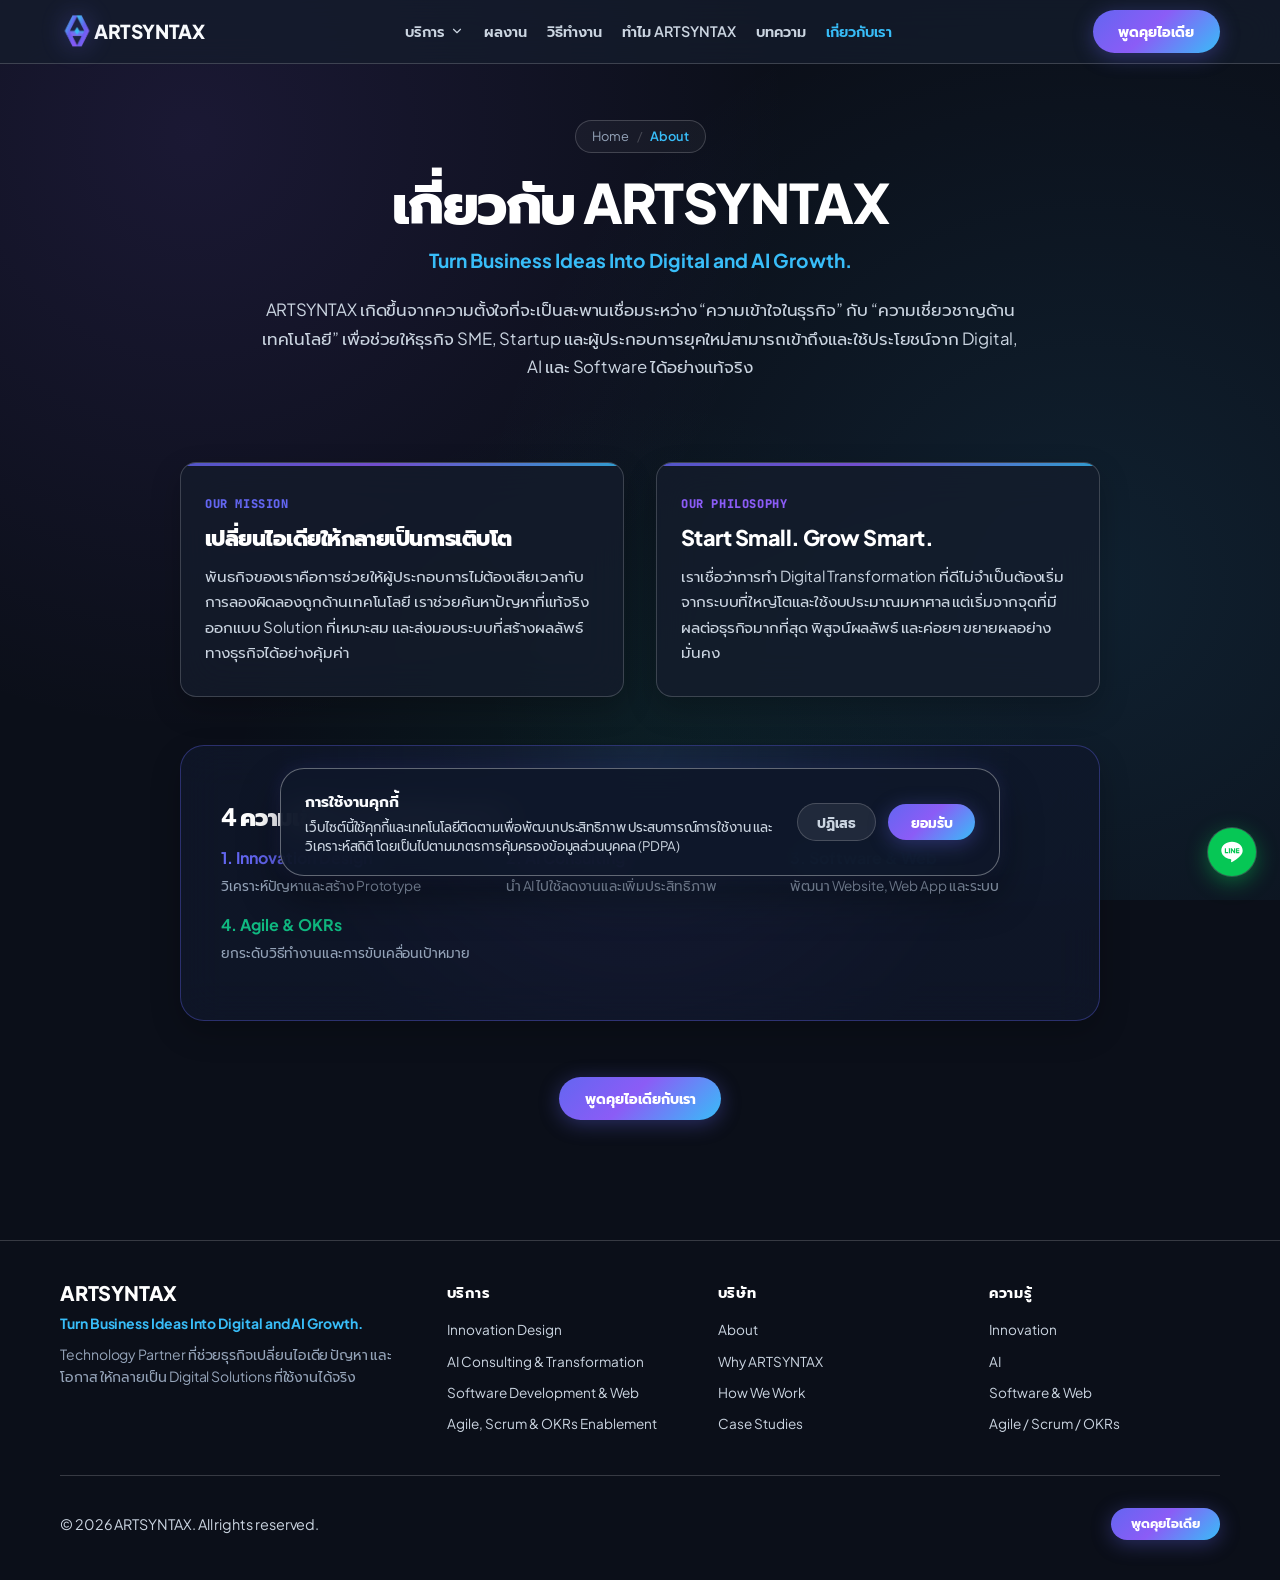
==== commit cdd1e597: "add line bubble to all page" ====
--- a/about/index.html
+++ b/about/index.html
@@ -29,7 +29,7 @@
     <!-- Header Navigation -->
     <header class="navbar">
         <div class="container nav-wrapper">
-            <a href="../index.html" class="logo" aria-label="ARTSYNTAX Home">
+            <a href="../" class="logo" aria-label="ARTSYNTAX Home">
                 <img src="../image/logo.png" alt="ARTSYNTAX" class="logo-img">
                 <span>ARTSYNTAX</span>
             </a>
@@ -37,39 +37,39 @@
             <nav aria-label="Main Navigation">
                 <ul class="nav-links">
                     <li class="nav-item-dropdown">
-                        <a href="../services/index.html" class="nav-link nav-dropdown-toggle">
+                        <a href="../services/" class="nav-link nav-dropdown-toggle">
                             <span>บริการ</span>
                             <svg viewBox="0 0 24 24" fill="none" stroke="currentColor" stroke-width="2" stroke-linecap="round" stroke-linejoin="round"><polyline points="6 9 12 15 18 9"></polyline></svg>
                         </a>
                         <div class="dropdown-menu">
-                            <a href="../services/innovation-design/index.html" class="dropdown-item">
+                            <a href="../services/innovation-design/" class="dropdown-item">
                                 <div class="dropdown-item-title"><span class="tag">01</span> Innovation Design</div>
                                 <div class="dropdown-item-desc">เปลี่ยนไอเดียและปัญหาธุรกิจให้เป็น Solution</div>
                             </a>
-                            <a href="../services/ai-consulting-transformation/index.html" class="dropdown-item">
+                            <a href="../services/ai-consulting-transformation/" class="dropdown-item">
                                 <div class="dropdown-item-title"><span class="tag">02</span> AI Consulting & Transformation</div>
                                 <div class="dropdown-item-desc">ค้นหาโอกาสและนำ AI มาใช้ในธุรกิจจริง</div>
                             </a>
-                            <a href="../services/software-development-web/index.html" class="dropdown-item">
+                            <a href="../services/software-development-web/" class="dropdown-item">
                                 <div class="dropdown-item-title"><span class="tag">03</span> Software Development & Web</div>
                                 <div class="dropdown-item-desc">พัฒนา Website, Web App และ Software</div>
                             </a>
-                            <a href="../services/agile-scrum-okrs/index.html" class="dropdown-item">
+                            <a href="../services/agile-scrum-okrs/" class="dropdown-item">
                                 <div class="dropdown-item-title"><span class="tag">04</span> Agile, Scrum & OKRs Enablement</div>
                                 <div class="dropdown-item-desc">ยกระดับทีม วิธีทำงาน และการ Execution</div>
                             </a>
                         </div>
                     </li>
-                    <li><a href="../case-studies/index.html" class="nav-link">ผลงาน</a></li>
-                    <li><a href="../how-we-work/index.html" class="nav-link">วิธีทำงาน</a></li>
-                    <li><a href="../why-artsyntax/index.html" class="nav-link">ทำไม ARTSYNTAX</a></li>
-                    <li><a href="../insights/index.html" class="nav-link">บทความ</a></li>
-                    <li><a href="index.html" class="nav-link active" style="color: var(--accent-cyan);">เกี่ยวกับเรา</a></li>
+                    <li><a href="../case-studies/" class="nav-link">ผลงาน</a></li>
+                    <li><a href="../how-we-work/" class="nav-link">วิธีทำงาน</a></li>
+                    <li><a href="../why-artsyntax/" class="nav-link">ทำไม ARTSYNTAX</a></li>
+                    <li><a href="../insights/" class="nav-link">บทความ</a></li>
+                    <li><a href="" class="nav-link active" style="color: var(--accent-cyan);">เกี่ยวกับเรา</a></li>
                 </ul>
             </nav>
 
             <div class="nav-actions">
-                <a href="../contact/index.html" class="btn btn-primary">
+                <a href="../contact/" class="btn btn-primary">
                     <span>พูดคุยไอเดีย</span>
                 </a>
                 <button class="mobile-toggle" id="mobileToggle" aria-label="เปิดเมนู" aria-expanded="false">
@@ -82,17 +82,17 @@
     <!-- Mobile Drawer -->
     <div class="mobile-drawer" id="mobileDrawer">
         <div style="font-size: 0.8rem; font-weight: 800; color: var(--accent-indigo); text-transform: uppercase; margin-bottom: -0.5rem;">บริการหลัก</div>
-        <a href="../services/innovation-design/index.html" class="mobile-nav-link" style="padding-left: 0.5rem;">• Innovation Design</a>
-        <a href="../services/ai-consulting-transformation/index.html" class="mobile-nav-link" style="padding-left: 0.5rem;">• AI Consulting & Transformation</a>
-        <a href="../services/software-development-web/index.html" class="mobile-nav-link" style="padding-left: 0.5rem;">• Software Development & Web</a>
-        <a href="../services/agile-scrum-okrs/index.html" class="mobile-nav-link" style="padding-left: 0.5rem;">• Agile, Scrum & OKRs Enablement</a>
-        <a href="../case-studies/index.html" class="mobile-nav-link">ผลงาน</a>
-        <a href="../how-we-work/index.html" class="mobile-nav-link">วิธีทำงาน</a>
-        <a href="../why-artsyntax/index.html" class="mobile-nav-link">ทำไม ARTSYNTAX</a>
-        <a href="../insights/index.html" class="mobile-nav-link">บทความ</a>
-        <a href="index.html" class="mobile-nav-link" style="color: var(--accent-cyan);">เกี่ยวกับเรา</a>
+        <a href="../services/innovation-design/" class="mobile-nav-link" style="padding-left: 0.5rem;">• Innovation Design</a>
+        <a href="../services/ai-consulting-transformation/" class="mobile-nav-link" style="padding-left: 0.5rem;">• AI Consulting & Transformation</a>
+        <a href="../services/software-development-web/" class="mobile-nav-link" style="padding-left: 0.5rem;">• Software Development & Web</a>
+        <a href="../services/agile-scrum-okrs/" class="mobile-nav-link" style="padding-left: 0.5rem;">• Agile, Scrum & OKRs Enablement</a>
+        <a href="../case-studies/" class="mobile-nav-link">ผลงาน</a>
+        <a href="../how-we-work/" class="mobile-nav-link">วิธีทำงาน</a>
+        <a href="../why-artsyntax/" class="mobile-nav-link">ทำไม ARTSYNTAX</a>
+        <a href="../insights/" class="mobile-nav-link">บทความ</a>
+        <a href="" class="mobile-nav-link" style="color: var(--accent-cyan);">เกี่ยวกับเรา</a>
         <div style="margin-top: auto;">
-            <a href="../contact/index.html" class="btn btn-primary" style="width: 100%;">
+            <a href="../contact/" class="btn btn-primary" style="width: 100%;">
                 <span>พูดคุยไอเดีย</span>
             </a>
         </div>
@@ -104,7 +104,7 @@
             <div class="container">
                 <div class="breadcrumb-nav">
                     <ul class="breadcrumb-list">
-                        <li><a href="../index.html">Home</a></li>
+                        <li><a href="../">Home</a></li>
                         <li><span class="separator">/</span></li>
                         <li><span class="current">About</span></li>
                     </ul>
@@ -115,7 +115,7 @@
                 </h1>
                 
                 <div style="font-size: 1.2rem; font-weight: 700; color: var(--accent-cyan); margin-bottom: 1.25rem;">
-                    Turn Business Ideas Into Digital Growth.
+                    Turn Business Ideas Into Digital and AI Growth.
                 </div>
 
                 <p style="font-size: 1.05rem; color: var(--text-secondary); max-width: 760px; margin: 0 auto 1.5rem; line-height: 1.7;">
@@ -174,7 +174,7 @@
 
                 <!-- CTA -->
                 <div style="text-align: center; margin-top: 3.5rem;">
-                    <a href="../contact/index.html" class="btn btn-primary">
+                    <a href="../contact/" class="btn btn-primary">
                         <span>พูดคุยไอเดียกับเรา</span>
                     </a>
                 </div>
@@ -188,37 +188,37 @@
             <div class="footer-wrapper">
                 <div class="footer-brand">
                     <h4>ARTSYNTAX</h4>
-                    <p style="font-weight: 700; color: var(--accent-cyan); margin-bottom: 0.5rem;">Turn Business Ideas Into Digital Growth.</p>
+                    <p style="font-weight: 700; color: var(--accent-cyan); margin-bottom: 0.5rem;">Turn Business Ideas Into Digital and AI Growth.</p>
                     <p>Technology Partner ที่ช่วยธุรกิจเปลี่ยนไอเดีย ปัญหา และโอกาส ให้กลายเป็น Digital Solutions ที่ใช้งานได้จริง</p>
                 </div>
 
                 <div class="footer-col">
                     <h5>บริการ</h5>
                     <ul class="footer-links">
-                        <li><a href="../services/innovation-design/index.html">Innovation Design</a></li>
-                        <li><a href="../services/ai-consulting-transformation/index.html">AI Consulting & Transformation</a></li>
-                        <li><a href="../services/software-development-web/index.html">Software Development & Web</a></li>
-                        <li><a href="../services/agile-scrum-okrs/index.html">Agile, Scrum & OKRs Enablement</a></li>
+                        <li><a href="../services/innovation-design/">Innovation Design</a></li>
+                        <li><a href="../services/ai-consulting-transformation/">AI Consulting & Transformation</a></li>
+                        <li><a href="../services/software-development-web/">Software Development & Web</a></li>
+                        <li><a href="../services/agile-scrum-okrs/">Agile, Scrum & OKRs Enablement</a></li>
                     </ul>
                 </div>
 
                 <div class="footer-col">
                     <h5>บริษัท</h5>
                     <ul class="footer-links">
-                        <li><a href="index.html">About</a></li>
-                        <li><a href="../why-artsyntax/index.html">Why ARTSYNTAX</a></li>
-                        <li><a href="../how-we-work/index.html">How We Work</a></li>
-                        <li><a href="../case-studies/index.html">Case Studies</a></li>
+                        <li><a href="">About</a></li>
+                        <li><a href="../why-artsyntax/">Why ARTSYNTAX</a></li>
+                        <li><a href="../how-we-work/">How We Work</a></li>
+                        <li><a href="../case-studies/">Case Studies</a></li>
                     </ul>
                 </div>
 
                 <div class="footer-col">
                     <h5>ความรู้</h5>
                     <ul class="footer-links">
-                        <li><a href="../insights/index.html">Innovation</a></li>
-                        <li><a href="../insights/index.html">AI</a></li>
-                        <li><a href="../insights/index.html">Software & Web</a></li>
-                        <li><a href="../insights/index.html">Agile / Scrum / OKRs</a></li>
+                        <li><a href="../insights/">Innovation</a></li>
+                        <li><a href="../insights/">AI</a></li>
+                        <li><a href="../insights/">Software & Web</a></li>
+                        <li><a href="../insights/">Agile / Scrum / OKRs</a></li>
                     </ul>
                 </div>
             </div>
@@ -226,13 +226,63 @@
             <div class="footer-bottom-bar">
                 <p>&copy; 2026 ARTSYNTAX. All rights reserved.</p>
                 <div style="display: flex; gap: 1.5rem;">
-                    <a href="../contact/index.html" class="btn btn-primary" style="padding: 0.45rem 1.25rem; font-size: 0.8rem;">
+                    <a href="../contact/" class="btn btn-primary" style="padding: 0.45rem 1.25rem; font-size: 0.8rem;">
                         <span>พูดคุยไอเดีย</span>
                     </a>
                 </div>
             </div>
         </div>
     </footer>
+
+    <!-- Interactive Glassmorphic Floating Chat Box Widget -->
+    <div id="chatWidgetCard" class="chat-widget-card" style="display: none;">
+        <div class="chat-widget-header">
+            <div class="chat-avatar-box">
+                <img src="../image/logo.png" alt="ARTSYNTAX" class="chat-avatar-img">
+                <span class="chat-online-dot"></span>
+            </div>
+            <div class="chat-header-info">
+                <span class="chat-header-title">ARTSYNTAX Specialist</span>
+                <span class="chat-header-status">🟢 พร้อมให้คำปรึกษาฟรี</span>
+            </div>
+            <button type="button" id="btnCloseChatWidget" class="btn-close-chat" aria-label="ปิดกล่องแชท">✕</button>
+        </div>
+        <div class="chat-widget-body">
+            <div class="chat-bubble-msg">
+                <p>สวัสดีครับ! 👋 มีโจทย์ด้าน <strong>Innovation, AI, Software</strong> หรือ <strong>การทำงานของทีม</strong> พูดคุยกับทีม ARTSYNTAX ได้เลยครับ</p>
+                <span class="chat-msg-time">Just now</span>
+            </div>
+        </div>
+        <div class="chat-widget-footer">
+            <a href="https://lin.ee/Y8pm6YV" target="_blank" rel="noopener noreferrer" class="btn btn-chat-line">
+                <img src="../image/Line.svg" alt="LINE" class="line-btn-icon">
+                <span>เริ่มแชททันทีผ่าน LINE OA</span>
+            </a>
+            <a href="../contact/" id="btnGoToForm" class="btn btn-chat-form">
+                <span>นัดพูดคุยไอเดีย</span>
+            </a>
+        </div>
+    </div>
+
+    <!-- Floating Chat Trigger Button -->
+    <button type="button" id="btnToggleChatWidget" class="line-float-bubble" aria-label="เปิดกล่องแชทปรึกษาฟรี">
+        <img src="../image/Line.svg" alt="LINE" class="line-bubble-icon">
+        <span class="line-bubble-tooltip">พูดคุยไอเดีย</span>
+    </button>
+
+    <!-- Glassmorphic Cookie Consent Banner (PDPA / GDPR Compliant) -->
+    <div id="cookieBanner" class="cookie-banner" style="display: none;">
+        <div class="cookie-content">
+            <div class="cookie-text">
+                <span class="cookie-title">การใช้งานคุกกี้</span>
+                <p>เว็บไซต์นี้ใช้คุกกี้และเทคโนโลยีติดตามเพื่อพัฒนาประสิทธิภาพ ประสบการณ์การใช้งาน และวิเคราะห์สถิติ โดยเป็นไปตามมาตรการคุ้มครองข้อมูลส่วนบุคคล (PDPA)</p>
+            </div>
+            <div class="cookie-actions">
+                <button type="button" id="btnDeclineCookies" class="btn btn-cookie-decline">ปฏิเสธ</button>
+                <button type="button" id="btnAcceptCookies" class="btn btn-primary btn-cookie-accept">ยอมรับ</button>
+            </div>
+        </div>
+    </div>
 
     <script src="../js/app.js"></script>
 </body>
--- a/css/styles.css
+++ b/css/styles.css
@@ -1492,22 +1492,33 @@
 
 /* 1. Business Problems Section */
 .problems-grid {
-  display: grid;
-  grid-template-columns: repeat(auto-fit, minmax(320px, 1fr));
+  display: flex;
+  flex-wrap: wrap;
+  justify-content: center;
   gap: 1.25rem;
   margin-top: 2.5rem;
 }
 
 .problem-card {
+  flex: 0 1 calc((100% - 2.5rem) / 3);
+  min-width: 300px;
+  max-width: calc((100% - 2.5rem) / 3);
   padding: 1.75rem 1.5rem;
   border-radius: var(--radius-md);
   border: 1px solid var(--border-glass);
   background: var(--surface-glass);
   backdrop-filter: var(--glass-blur);
+  -webkit-backdrop-filter: var(--glass-blur);
   transition: all var(--transition-normal);
   display: flex;
   flex-direction: column;
   gap: 0.75rem;
+}
+
+/* When exactly 4 cards are present (e.g. Service subpages), display 2x2 grid */
+.problems-grid:has(> .problem-card:nth-child(4):last-child) > .problem-card {
+  flex: 0 1 calc((100% - 1.25rem) / 2);
+  max-width: calc((100% - 1.25rem) / 2);
 }
 
 .problem-card:hover {
@@ -1718,7 +1729,133 @@
   border: 1px solid rgba(99, 102, 241, 0.2);
 }
 
-/* 4. How We Work (Discover -> Design -> Build -> Grow) */
+/* 4. How We Work (Discover -> Design -> Build -> Grow Chevron Flow) */
+.chevron-grid {
+  display: grid;
+  grid-template-columns: repeat(4, 1fr);
+  gap: 1rem;
+  margin-top: 2.5rem;
+  position: relative;
+}
+
+.chevron-card {
+  padding: 2.5rem 1.75rem 2.5rem 2.25rem;
+  position: relative;
+  background: transparent !important;
+  border: none !important;
+  box-shadow: none !important;
+  filter: drop-shadow(0 10px 24px rgba(0, 0, 0, 0.4));
+  transition: transform var(--transition-normal);
+  display: flex;
+  flex-direction: column;
+  justify-content: center;
+  align-items: center;
+  text-align: center;
+  min-height: 220px;
+}
+
+/* Outer Chevron Stroke Frame (1px border) */
+.chevron-card::before {
+  content: '';
+  position: absolute;
+  inset: 0;
+  background: rgba(255, 255, 255, 0.12);
+  clip-path: polygon(0 0, calc(100% - 22px) 0, 100% 50%, calc(100% - 22px) 100%, 0 100%, 22px 50%);
+  transition: background var(--transition-normal);
+  z-index: 0;
+}
+
+/* Inner Chevron Dark Slate Glass Surface */
+.chevron-card::after {
+  content: '';
+  position: absolute;
+  inset: 1px;
+  background: #141b2d;
+  backdrop-filter: var(--glass-blur);
+  -webkit-backdrop-filter: var(--glass-blur);
+  clip-path: polygon(0 0, calc(100% - 22px) 0, 100% 50%, calc(100% - 22px) 100%, 0 100%, 22px 50%);
+  transition: background var(--transition-normal);
+  z-index: 1;
+}
+
+.chevron-card:hover {
+  transform: translateY(-4px);
+}
+
+.chevron-card:hover::before {
+  background: rgba(255, 255, 255, 0.28);
+}
+
+.chevron-card:hover::after {
+  background: #182238;
+}
+
+.chevron-card.step-discover:hover::before {
+  background: linear-gradient(135deg, #6366f1, #818cf8);
+}
+
+.chevron-card.step-design:hover::before {
+  background: linear-gradient(135deg, #8b5cf6, #ec4899);
+}
+
+.chevron-card.step-build:hover::before {
+  background: linear-gradient(135deg, #06b6d4, #38bdf8);
+}
+
+.chevron-card.step-grow:hover::before {
+  background: linear-gradient(135deg, #10b981, #34d399);
+}
+
+/* Ensure child content sits above the pseudo glass layers */
+.chevron-card > * {
+  position: relative;
+  z-index: 2;
+}
+
+.chevron-step-num {
+  font-family: var(--font-mono);
+  font-size: 0.85rem;
+  font-weight: 800;
+  letter-spacing: 0.08em;
+  margin-bottom: 0.45rem;
+  display: block;
+}
+
+.chevron-card.step-discover .chevron-step-num,
+.chevron-card.step-discover h3 {
+  color: #818cf8;
+}
+
+.chevron-card.step-design .chevron-step-num,
+.chevron-card.step-design h3 {
+  color: #c084fc;
+}
+
+.chevron-card.step-build .chevron-step-num,
+.chevron-card.step-build h3 {
+  color: #38bdf8;
+}
+
+.chevron-card.step-grow .chevron-step-num,
+.chevron-card.step-grow h3 {
+  color: #34d399;
+}
+
+.chevron-card h3 {
+  font-size: 1.25rem;
+  font-weight: 800;
+  margin-bottom: 0.75rem;
+  letter-spacing: 0.04em;
+}
+
+.chevron-card p {
+  font-size: 0.875rem;
+  color: #cbd5e1;
+  line-height: 1.65;
+  margin: 0;
+}
+
+/* 4b. Workflow Cards (Pentagon Arrow Cards) */
 .workflow-grid {
   display: grid;
   grid-template-columns: repeat(4, 1fr);
@@ -1728,9 +1865,69 @@
 }
 
 .workflow-card {
-  padding: 2rem 1.5rem;
-  border-radius: var(--radius-md);
+  padding: 2.2rem 2.2rem 2rem 1.6rem;
   position: relative;
+  background: transparent !important;
+  border: none !important;
+  box-shadow: none !important;
+  filter: drop-shadow(0 10px 25px rgba(0, 0, 0, 0.3));
+  transition: transform var(--transition-normal);
+  display: flex;
+  flex-direction: column;
+  justify-content: flex-start;
+  min-height: 200px;
+}
+
+.workflow-card::before {
+  content: '';
+  position: absolute;
+  inset: 0;
+  background: var(--border-glass);
+  clip-path: polygon(0 0, calc(100% - 24px) 0, 100% 50%, calc(100% - 24px) 100%, 0 100%);
+  transition: background var(--transition-normal);
+  z-index: 0;
+}
+
+.workflow-card::after {
+  content: '';
+  position: absolute;
+  inset: 1px;
+  background: var(--surface-glass);
+  backdrop-filter: var(--glass-blur);
+  -webkit-backdrop-filter: var(--glass-blur);
+  clip-path: polygon(0 0, calc(100% - 24px) 0, 100% 50%, calc(100% - 24px) 100%, 0 100%);
+  transition: background var(--transition-normal);
+  z-index: 1;
+}
+
+.workflow-card:hover {
+  transform: translateY(-4px);
+}
+
+.workflow-card:hover::before {
+  background: var(--border-glass-bright);
+}
+
+.workflow-card:hover::after {
+  background: rgba(255, 255, 255, 0.05);
+}
+
+.workflow-card.step-1:hover::before {
+  background: linear-gradient(135deg, #6366f1, #818cf8);
+}
+.workflow-card.step-2:hover::before {
+  background: linear-gradient(135deg, #8b5cf6, #ec4899);
+}
+.workflow-card.step-3:hover::before {
+  background: linear-gradient(135deg, #06b6d4, #3b82f6);
+}
+.workflow-card.step-4:hover::before {
+  background: linear-gradient(135deg, #10b981, #059669);
+}
+
+.workflow-card > * {
+  position: relative;
+  z-index: 2;
 }
 
 .step-num-badge {
@@ -1754,10 +1951,11 @@
   font-weight: 800;
   margin-bottom: 0.5rem;
   color: var(--text-primary);
+  letter-spacing: 0.02em;
 }
 
 .workflow-card p {
-  font-size: 0.9rem;
+  font-size: 0.875rem;
   color: var(--text-secondary);
   line-height: 1.6;
   margin: 0;
@@ -1765,13 +1963,17 @@
 
 /* 5. Why ARTSYNTAX (5 Differentiators) */
 .why-grid {
-  display: grid;
-  grid-template-columns: repeat(auto-fit, minmax(320px, 1fr));
+  display: flex;
+  flex-wrap: wrap;
+  justify-content: center;
   gap: 1.25rem;
   margin-top: 2.5rem;
 }
 
 .why-card {
+  flex: 0 1 calc((100% - 2.5rem) / 3);
+  min-width: 300px;
+  max-width: calc((100% - 2.5rem) / 3);
   padding: 2rem 1.75rem;
   border-radius: var(--radius-md);
 }
@@ -1803,13 +2005,17 @@
 
 /* 6. Case Studies Section */
 .case-studies-grid {
-  display: grid;
-  grid-template-columns: repeat(auto-fit, minmax(340px, 1fr));
+  display: flex;
+  flex-wrap: wrap;
+  justify-content: center;
   gap: 1.5rem;
   margin-top: 2.5rem;
 }
 
 .case-study-card {
+  flex: 0 1 calc((100% - 3rem) / 3);
+  min-width: 320px;
+  max-width: calc((100% - 3rem) / 3);
   padding: 2.25rem 2rem;
   border-radius: var(--radius-md);
   display: flex;
@@ -2482,6 +2688,19 @@
   .lifecycle-grid { grid-template-columns: repeat(2, 1fr); }
   .workflow-grid { grid-template-columns: repeat(2, 1fr); }
   .journey-grid { grid-template-columns: repeat(2, 1fr); }
+  .chevron-grid { grid-template-columns: 1fr; gap: 1.5rem; }
+  .chevron-card { padding: 2.75rem 2.25rem 2.75rem 2.75rem; }
+  .problem-card,
+  .why-card {
+    flex: 0 1 calc((100% - 1.25rem) / 2);
+    max-width: calc((100% - 1.25rem) / 2);
+    min-width: 280px;
+  }
+  .case-study-card {
+    flex: 0 1 calc((100% - 1.5rem) / 2);
+    max-width: calc((100% - 1.5rem) / 2);
+    min-width: 280px;
+  }
   .proof-grid { grid-template-columns: repeat(2, 1fr); }
   .footer-wrapper { grid-template-columns: 1fr 1fr; gap: 2rem; }
 }
@@ -2490,7 +2709,17 @@
   .lifecycle-grid { grid-template-columns: 1fr; }
   .workflow-grid { grid-template-columns: 1fr; }
   .journey-grid { grid-template-columns: 1fr; }
-  .problems-grid { grid-template-columns: 1fr; }
+  .chevron-grid { grid-template-columns: 1fr; gap: 1.25rem; }
+  .chevron-card { padding: 2.25rem 1.5rem 2.25rem 2rem; }
+  .chevron-card h3 { font-size: 1.2rem; }
+  .chevron-card p { font-size: 0.875rem; }
+  .problem-card,
+  .why-card,
+  .case-study-card {
+    flex: 1 1 100%;
+    max-width: 100%;
+    min-width: 100%;
+  }
   .solutions-grid { grid-template-columns: 1fr; }
   .proof-grid { grid-template-columns: 1fr; }
   .outputs-grid { grid-template-columns: 1fr; }
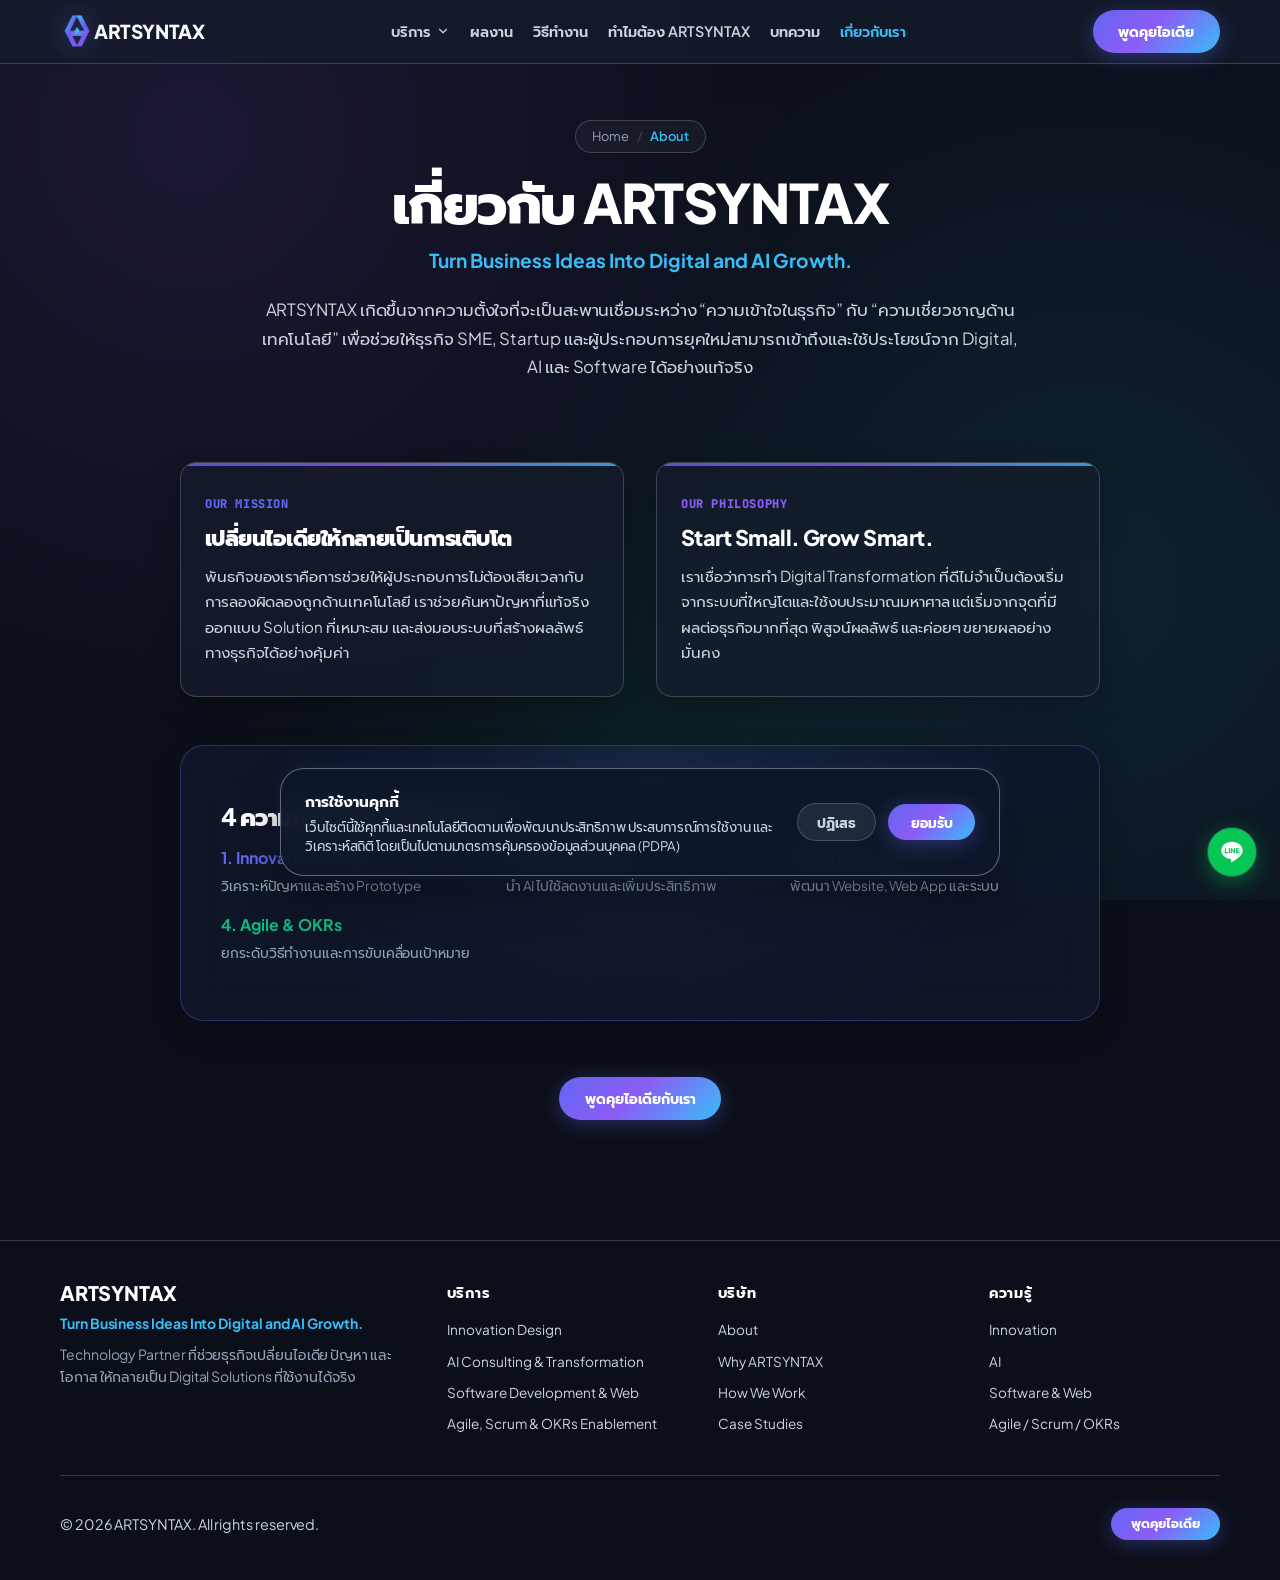
==== commit 62dcbe07: "change menu name" ====
--- a/about/index.html
+++ b/about/index.html
@@ -62,7 +62,7 @@
                     </li>
                     <li><a href="../case-studies/" class="nav-link">ผลงาน</a></li>
                     <li><a href="../how-we-work/" class="nav-link">วิธีทำงาน</a></li>
-                    <li><a href="../why-artsyntax/" class="nav-link">ทำไม ARTSYNTAX</a></li>
+                    <li><a href="../why-artsyntax/" class="nav-link">ทำไมต้อง ARTSYNTAX</a></li>
                     <li><a href="../insights/" class="nav-link">บทความ</a></li>
                     <li><a href="" class="nav-link active" style="color: var(--accent-cyan);">เกี่ยวกับเรา</a></li>
                 </ul>
@@ -88,7 +88,7 @@
         <a href="../services/agile-scrum-okrs/" class="mobile-nav-link" style="padding-left: 0.5rem;">• Agile, Scrum & OKRs Enablement</a>
         <a href="../case-studies/" class="mobile-nav-link">ผลงาน</a>
         <a href="../how-we-work/" class="mobile-nav-link">วิธีทำงาน</a>
-        <a href="../why-artsyntax/" class="mobile-nav-link">ทำไม ARTSYNTAX</a>
+        <a href="../why-artsyntax/" class="mobile-nav-link">ทำไมต้อง ARTSYNTAX</a>
         <a href="../insights/" class="mobile-nav-link">บทความ</a>
         <a href="" class="mobile-nav-link" style="color: var(--accent-cyan);">เกี่ยวกับเรา</a>
         <div style="margin-top: auto;">
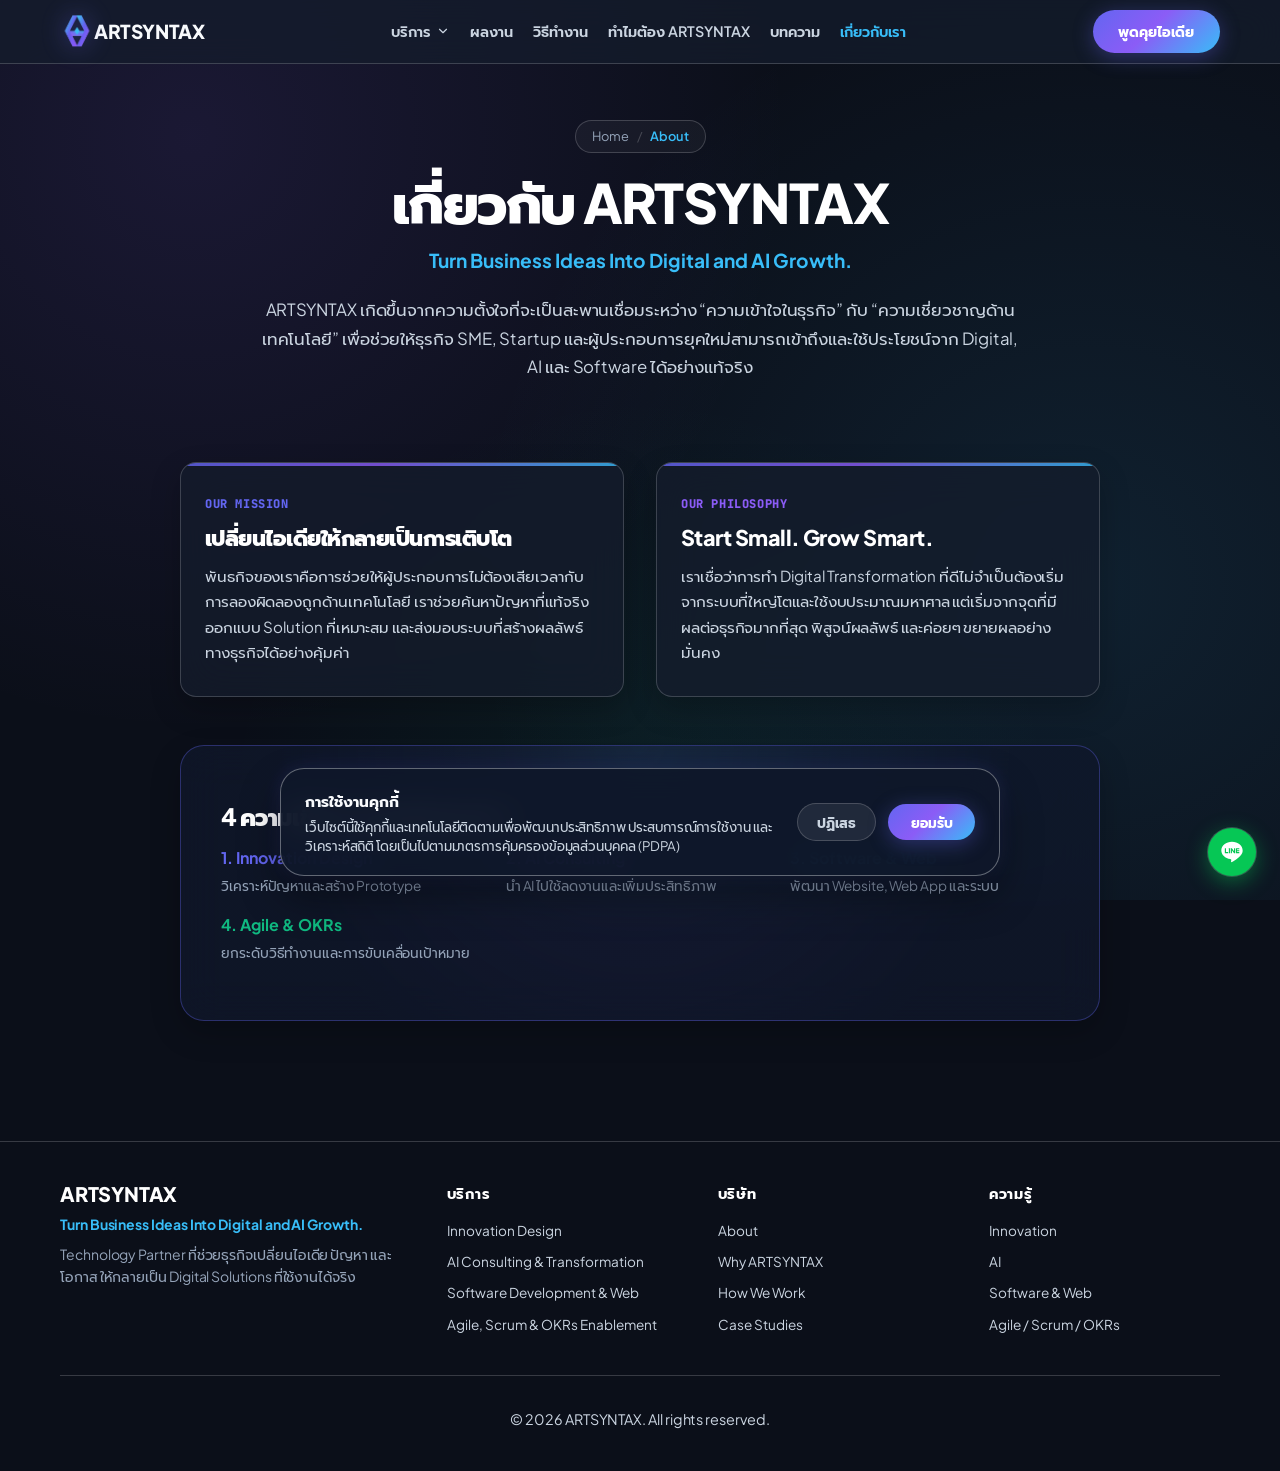
==== commit 202c9fc2: "update case-studies" ====
--- a/about/index.html
+++ b/about/index.html
@@ -171,13 +171,6 @@
                         </div>
                     </div>
                 </div>
-
-                <!-- CTA -->
-                <div style="text-align: center; margin-top: 3.5rem;">
-                    <a href="../contact/" class="btn btn-primary">
-                        <span>พูดคุยไอเดียกับเรา</span>
-                    </a>
-                </div>
             </div>
         </section>
     </main>
@@ -225,11 +218,6 @@
 
             <div class="footer-bottom-bar">
                 <p>&copy; 2026 ARTSYNTAX. All rights reserved.</p>
-                <div style="display: flex; gap: 1.5rem;">
-                    <a href="../contact/" class="btn btn-primary" style="padding: 0.45rem 1.25rem; font-size: 0.8rem;">
-                        <span>พูดคุยไอเดีย</span>
-                    </a>
-                </div>
             </div>
         </div>
     </footer>
@@ -256,10 +244,10 @@
         <div class="chat-widget-footer">
             <a href="https://lin.ee/Y8pm6YV" target="_blank" rel="noopener noreferrer" class="btn btn-chat-line">
                 <img src="../image/Line.svg" alt="LINE" class="line-btn-icon">
-                <span>เริ่มแชททันทีผ่าน LINE OA</span>
+                <span>พูดคุยทันทีผ่าน LINE OA</span>
             </a>
             <a href="../contact/" id="btnGoToForm" class="btn btn-chat-form">
-                <span>นัดพูดคุยไอเดีย</span>
+                <span>นัดคุยเพื่อวางแนวทางธุรกิจฟรี</span>
             </a>
         </div>
     </div>
--- a/css/styles.css
+++ b/css/styles.css
@@ -1966,140 +1966,287 @@
   display: flex;
   flex-wrap: wrap;
   justify-content: center;
-  gap: 1.25rem;
-  margin-top: 2.5rem;
+  gap: 1.5rem;
+  margin-top: 3rem;
+  max-width: 1160px;
+  margin-left: auto;
+  margin-right: auto;
 }
 
 .why-card {
-  flex: 0 1 calc((100% - 2.5rem) / 3);
-  min-width: 300px;
-  max-width: calc((100% - 2.5rem) / 3);
-  padding: 2rem 1.75rem;
+  flex: 0 0 calc((100% - 3rem) / 3);
+  max-width: calc((100% - 3rem) / 3);
+  box-sizing: border-box;
+  padding: 2.25rem 2rem;
   border-radius: var(--radius-md);
+  background: var(--surface-glass);
+  border: 1px solid var(--border-glass);
+  backdrop-filter: var(--glass-blur);
+  -webkit-backdrop-filter: var(--glass-blur);
+  display: flex;
+  flex-direction: column;
+  align-items: flex-start;
+  text-align: left;
+  transition: all var(--transition-normal);
+}
+
+.why-card:hover {
+  transform: translateY(-4px);
+  border-color: rgba(99, 102, 241, 0.35);
+  box-shadow: 0 15px 35px rgba(0, 0, 0, 0.3);
 }
 
 .why-num {
-  font-size: 1.75rem;
+  font-size: 1.6rem;
   font-weight: 800;
   font-family: var(--font-mono);
-  background: var(--accent-gradient);
-  -webkit-background-clip: text;
-  -webkit-text-fill-color: transparent;
+  color: #818cf8;
+  margin-bottom: 1.25rem;
+  display: inline-block;
+  line-height: 1;
+}
+
+.why-card h2,
+.why-card h3 {
+  font-size: 1.25rem;
+  font-weight: 800;
+  color: #ffffff;
   margin-bottom: 0.75rem;
-  display: block;
-}
-
-.why-card h3 {
-  font-size: 1.15rem;
-  font-weight: 800;
-  color: var(--text-primary);
-  margin-bottom: 0.6rem;
+  line-height: 1.4;
 }
 
 .why-card p {
   font-size: 0.925rem;
-  color: var(--text-secondary);
-  line-height: 1.6;
+  color: #94a3b8;
+  line-height: 1.65;
   margin: 0;
 }
 
 /* 6. Case Studies Section */
 .case-studies-grid {
-  display: flex;
-  flex-wrap: wrap;
-  justify-content: center;
-  gap: 1.5rem;
+  display: grid;
+  grid-template-columns: repeat(2, 1fr);
+  gap: 2rem;
   margin-top: 2.5rem;
 }
 
 .case-study-card {
-  flex: 0 1 calc((100% - 3rem) / 3);
-  min-width: 320px;
-  max-width: calc((100% - 3rem) / 3);
-  padding: 2.25rem 2rem;
+  padding: 2.5rem 2.25rem;
   border-radius: var(--radius-md);
   display: flex;
   flex-direction: column;
-  gap: 1.25rem;
+  gap: 1.35rem;
+  transition: all var(--transition-normal);
+  background: var(--surface-glass);
+  border: 1px solid var(--border-glass);
+  backdrop-filter: var(--glass-blur);
+  -webkit-backdrop-filter: var(--glass-blur);
+}
+
+.case-study-card:hover {
+  transform: translateY(-4px);
+  border-color: rgba(255, 255, 255, 0.2);
+  box-shadow: 0 15px 35px rgba(0, 0, 0, 0.35);
+}
+
+.case-header-wrap {
+  display: flex;
+  flex-direction: column;
+  gap: 0.6rem;
 }
 
 .case-industry-tag {
-  font-size: 0.75rem;
+  font-size: 0.725rem;
   font-family: var(--font-mono);
   font-weight: 700;
   text-transform: uppercase;
-  color: var(--accent-emerald);
-  background: rgba(16, 185, 129, 0.1);
-  border: 1px solid rgba(16, 185, 129, 0.25);
-  padding: 0.25rem 0.65rem;
-  border-radius: 4px;
+  letter-spacing: 0.06em;
+  color: #94a3b8;
+  background: rgba(255, 255, 255, 0.04);
+  border: 1px solid rgba(255, 255, 255, 0.1);
+  padding: 0.25rem 0.75rem;
+  border-radius: var(--radius-pill);
   display: inline-block;
   align-self: flex-start;
 }
 
 .case-study-card h3 {
-  font-size: 1.25rem;
-  font-weight: 800;
+  font-size: 1.45rem;
+  font-weight: 800;
+  color: var(--accent-cyan);
+  margin: 0;
+  line-height: 1.35;
+  letter-spacing: -0.01em;
+  transition: color var(--transition-fast);
+}
+
+.case-study-card:hover h3 {
   color: white;
-  margin: 0;
-}
-
-.case-item {
-  margin-bottom: 0.5rem;
-}
-
-.case-item-label {
-  font-size: 0.75rem;
-  font-weight: 700;
-  text-transform: uppercase;
-  color: var(--text-muted);
-  letter-spacing: 0.05em;
-  margin-bottom: 0.25rem;
-}
-
-.case-item-text {
+  text-shadow: 0 0 15px rgba(6, 182, 212, 0.4);
+}
+
+.case-tagline {
+  font-size: 0.975rem;
+  font-weight: 600;
+  color: #cbd5e1;
+  line-height: 1.55;
+}
+
+.case-desc {
   font-size: 0.9rem;
   color: var(--text-secondary);
-  line-height: 1.55;
+  line-height: 1.65;
   margin: 0;
 }
 
-.case-result-box {
-  margin-top: auto;
-  padding: 1rem 1.25rem;
-  background: rgba(16, 185, 129, 0.08);
-  border: 1px solid rgba(16, 185, 129, 0.25);
-  border-radius: var(--radius-sm);
-}
-
-.case-result-box .result-title {
-  font-size: 0.75rem;
-  font-weight: 800;
-  text-transform: uppercase;
-  color: var(--accent-emerald);
-  margin-bottom: 0.4rem;
-}
-
-.case-result-box ul {
+.case-block {
+  display: flex;
+  flex-direction: column;
+  gap: 0.4rem;
+}
+
+.case-block-label {
+  font-size: 0.95rem;
+  font-weight: 800;
+  color: #ffffff;
+  letter-spacing: 0.02em;
+  display: flex;
+  align-items: center;
+}
+
+.case-challenge-list {
   list-style: none;
   padding: 0;
   margin: 0;
-}
-
-.case-result-box li {
+  display: flex;
+  flex-direction: column;
+  gap: 0.35rem;
+}
+
+.case-challenge-list li {
   font-size: 0.9rem;
+  color: var(--text-secondary);
+  line-height: 1.5;
+  display: flex;
+  align-items: flex-start;
+  gap: 0.5rem;
+}
+
+.case-challenge-list li::before {
+  content: "—";
+  color: #64748b;
+  font-weight: 700;
+}
+
+.case-solution-subhead {
+  font-size: 0.95rem;
   font-weight: 700;
   color: white;
-  display: flex;
-  align-items: center;
-  gap: 0.5rem;
-  margin-bottom: 0.25rem;
-}
-
-.case-result-box li::before {
-  content: "✓";
-  color: var(--accent-emerald);
-  font-weight: 900;
+  margin-bottom: 0.2rem;
+}
+
+.case-challenge-text,
+.case-solution-text {
+  font-size: 0.925rem;
+  color: var(--text-secondary);
+  line-height: 1.65;
+  margin: 0;
+}
+
+.case-capabilities-grid {
+  display: flex;
+  flex-wrap: wrap;
+  gap: 0.4rem;
+}
+
+.capability-pill {
+  font-size: 0.75rem;
+  font-weight: 500;
+  color: #cbd5e1;
+  background: rgba(255, 255, 255, 0.03);
+  border: 1px solid rgba(255, 255, 255, 0.06);
+  padding: 0.25rem 0.6rem;
+  border-radius: var(--radius-pill);
+}
+
+/* Business Impact Highlight (Focal Accent Point) */
+.case-result-box {
+  margin-top: auto;
+  padding: 1.25rem 1.35rem;
+  background: linear-gradient(135deg, rgba(6, 182, 212, 0.08) 0%, rgba(16, 185, 129, 0.08) 100%);
+  border: 1px solid rgba(6, 182, 212, 0.3);
+  border-radius: var(--radius-sm);
+  position: relative;
+  overflow: hidden;
+}
+
+.case-result-box::before {
+  content: "";
+  position: absolute;
+  top: 0;
+  left: 0;
+  width: 3px;
+  height: 100%;
+  background: linear-gradient(180deg, var(--accent-cyan), var(--accent-emerald));
+}
+
+.case-result-box .result-title {
+  font-size: 0.95rem;
+  font-weight: 800;
+  color: var(--accent-cyan);
+  letter-spacing: 0.03em;
+  margin-bottom: 0.45rem;
+}
+
+.case-result-text {
+  font-size: 0.925rem;
+  font-weight: 600;
+  color: white;
+  line-height: 1.6;
+  margin: 0;
+}
+
+.case-tags-footer {
+  display: flex;
+  flex-wrap: wrap;
+  align-items: center;
+  justify-content: space-between;
+  gap: 0.75rem;
+  padding-top: 1rem;
+  border-top: 1px solid rgba(255, 255, 255, 0.06);
+  margin-top: 0.25rem;
+}
+
+.case-tech-tags {
+  display: flex;
+  flex-wrap: wrap;
+  gap: 0.35rem;
+}
+
+.tech-tag-item {
+  font-family: var(--font-mono);
+  font-size: 0.7rem;
+  color: var(--text-muted);
+  background: rgba(255, 255, 255, 0.02);
+  border: 1px solid rgba(255, 255, 255, 0.05);
+  padding: 0.2rem 0.5rem;
+  border-radius: 4px;
+}
+
+.case-card-cta {
+  font-size: 0.85rem;
+  font-weight: 600;
+  color: #94a3b8;
+  display: inline-flex;
+  align-items: center;
+  gap: 0.35rem;
+  transition: all var(--transition-fast);
+  text-decoration: none;
+}
+
+.case-card-cta:hover {
+  color: var(--accent-cyan);
+  transform: translateX(3px);
 }
 
 /* 7. Start Small & Pricing */
@@ -2202,20 +2349,11 @@
 }
 
 .faq-card-item h3 {
-  font-size: 1.05rem;
-  font-weight: 700;
-  color: var(--text-primary);
+  font-size: 1.1rem;
+  font-weight: 800;
+  color: var(--accent-indigo);
   margin: 0;
-  display: flex;
-  align-items: flex-start;
-  gap: 0.6rem;
-}
-
-.faq-card-item h3::before {
-  content: "Q:";
-  font-family: var(--font-mono);
-  color: var(--accent-indigo);
-  font-weight: 800;
+  line-height: 1.45;
 }
 
 .faq-card-item p {
@@ -2297,10 +2435,9 @@
 .footer-bottom-bar {
   display: flex;
   align-items: center;
-  justify-content: space-between;
+  justify-content: center;
   padding-top: 2rem;
-  flex-wrap: wrap;
-  gap: 1rem;
+  text-align: center;
 }
 
 /* ==========================================================================
@@ -2690,17 +2827,18 @@
   .journey-grid { grid-template-columns: repeat(2, 1fr); }
   .chevron-grid { grid-template-columns: 1fr; gap: 1.5rem; }
   .chevron-card { padding: 2.75rem 2.25rem 2.75rem 2.75rem; }
-  .problem-card,
-  .why-card {
+  .problem-card {
     flex: 0 1 calc((100% - 1.25rem) / 2);
     max-width: calc((100% - 1.25rem) / 2);
     min-width: 280px;
   }
-  .case-study-card {
-    flex: 0 1 calc((100% - 1.5rem) / 2);
+  .why-card {
+    flex: 0 0 calc((100% - 1.5rem) / 2);
     max-width: calc((100% - 1.5rem) / 2);
-    min-width: 280px;
-  }
+    padding: 2rem 1.75rem;
+  }
+  .case-studies-grid { grid-template-columns: 1fr; gap: 1.75rem; }
+  .case-study-card { padding: 2rem 1.75rem; }
   .proof-grid { grid-template-columns: repeat(2, 1fr); }
   .footer-wrapper { grid-template-columns: 1fr 1fr; gap: 2rem; }
 }
@@ -2713,13 +2851,18 @@
   .chevron-card { padding: 2.25rem 1.5rem 2.25rem 2rem; }
   .chevron-card h3 { font-size: 1.2rem; }
   .chevron-card p { font-size: 0.875rem; }
-  .problem-card,
-  .why-card,
-  .case-study-card {
+  .problem-card {
     flex: 1 1 100%;
     max-width: 100%;
     min-width: 100%;
   }
+  .why-card {
+    flex: 0 0 100%;
+    max-width: 100%;
+    padding: 1.75rem 1.5rem;
+  }
+  .case-study-card { padding: 1.75rem 1.25rem; }
+  .case-tags-footer { flex-direction: column; align-items: flex-start; gap: 0.75rem; }
   .solutions-grid { grid-template-columns: 1fr; }
   .proof-grid { grid-template-columns: 1fr; }
   .outputs-grid { grid-template-columns: 1fr; }
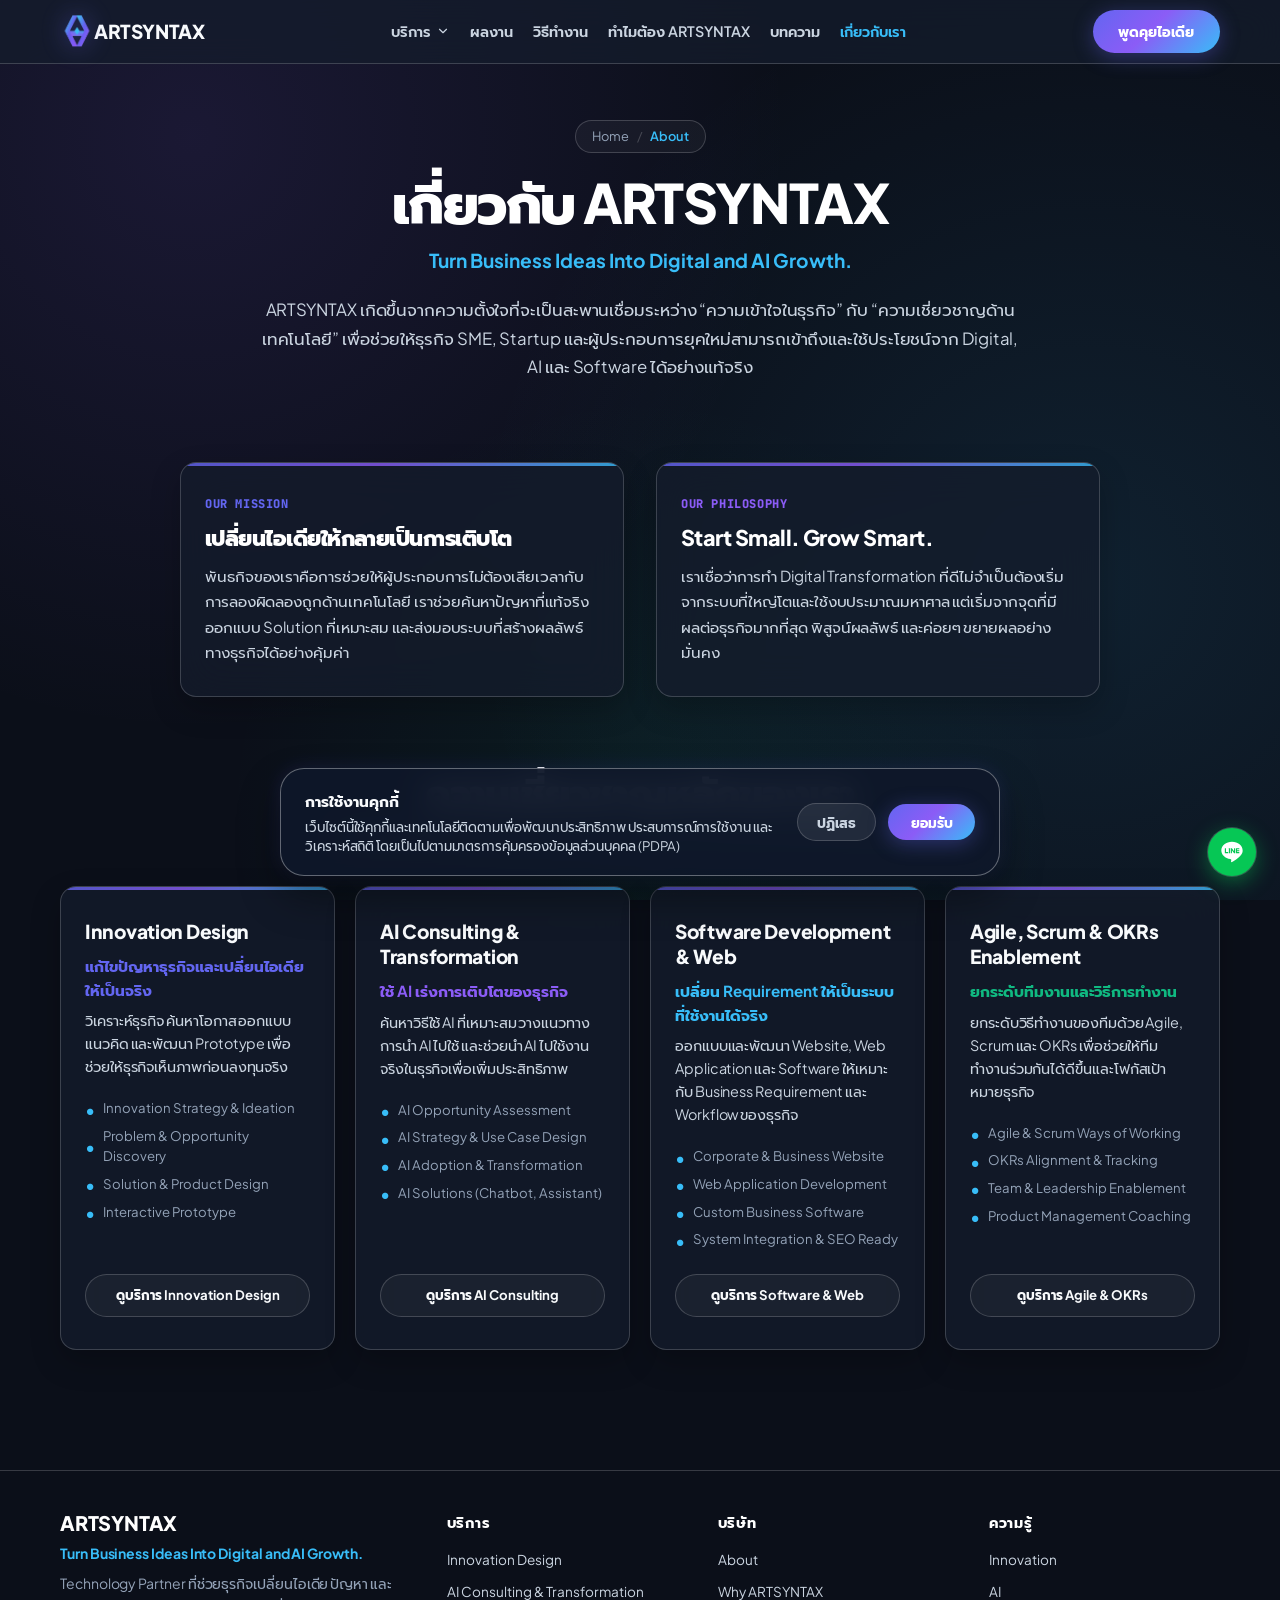
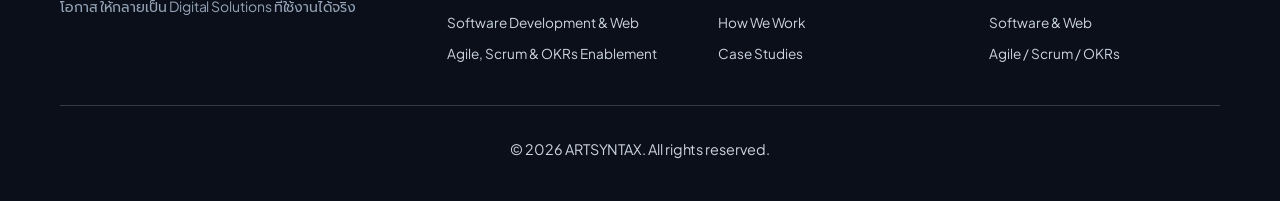
==== commit f79b624c: "update content how-we-work and about" ====
--- a/about/index.html
+++ b/about/index.html
@@ -149,25 +149,80 @@
                     </div>
                 </div>
 
-                <!-- 4 Pillars Summary -->
-                <div class="glass-card start-small-box reveal" style="margin-top: 3rem; text-align: left; max-width: 920px; margin-left: auto; margin-right: auto;">
-                    <h2 style="font-size: 1.5rem; color: white; margin-bottom: 1rem;">4 ความเชี่ยวชาญหลักของเรา</h2>
-                    <div style="display: grid; grid-template-columns: repeat(auto-fit, minmax(200px, 1fr)); gap: 1rem;">
-                        <div>
-                            <div style="font-weight: 700; color: var(--accent-indigo);">1. Innovation Design</div>
-                            <p style="font-size: 0.85rem; color: var(--text-muted); margin-top: 0.25rem;">วิเคราะห์ปัญหาและสร้าง Prototype</p>
-                        </div>
-                        <div>
-                            <div style="font-weight: 700; color: var(--accent-purple);">2. AI Consulting</div>
-                            <p style="font-size: 0.85rem; color: var(--text-muted); margin-top: 0.25rem;">นำ AI ไปใช้ลดงานและเพิ่มประสิทธิภาพ</p>
-                        </div>
-                        <div>
-                            <div style="font-weight: 700; color: var(--accent-cyan);">3. Software & Web</div>
-                            <p style="font-size: 0.85rem; color: var(--text-muted); margin-top: 0.25rem;">พัฒนา Website, Web App และระบบ</p>
-                        </div>
-                        <div>
-                            <div style="font-weight: 700; color: var(--accent-emerald);">4. Agile & OKRs</div>
-                            <p style="font-size: 0.85rem; color: var(--text-muted); margin-top: 0.25rem;">ยกระดับวิธีทำงานและการขับเคลื่อนเป้าหมาย</p>
+                <!-- 4 Core Competencies -->
+                <div style="margin-top: 4.5rem;" class="reveal">
+                    <div style="text-align: center; max-width: 780px; margin: 0 auto 2.5rem;">
+                        <h2 style="font-size: clamp(1.8rem, 3.5vw, 2.4rem); font-weight: 800; color: white;">ความเชี่ยวชาญหลักของเรา</h2>
+                        <p style="margin-top: 0.5rem; color: var(--text-secondary);">บริการที่ออกแบบมาเพื่อช่วยให้ธุรกิจเติบโตด้วย Innovation, AI, Software และการทำงานที่มีประสิทธิภาพ</p>
+                    </div>
+
+                    <div class="lifecycle-grid">
+                        <!-- Service 01: Innovation Design -->
+                        <div class="glass-card lifecycle-card reveal">
+                            <div>
+                                <h3>Innovation Design</h3>
+                                <div style="font-weight: 700; color: var(--accent-indigo); font-size: 0.95rem; margin-bottom: 0.5rem;">แก้ไขปัญหาธุรกิจและเปลี่ยนไอเดียให้เป็นจริง</div>
+                                <p class="lifecycle-desc">วิเคราะห์ธุรกิจ ค้นหาโอกาส ออกแบบแนวคิด และพัฒนา Prototype เพื่อช่วยให้ธุรกิจเห็นภาพก่อนลงทุนจริง</p>
+                                
+                                <ul class="lifecycle-services-list">
+                                    <li>Innovation Strategy & Ideation</li>
+                                    <li>Problem & Opportunity Discovery</li>
+                                    <li>Solution & Product Design</li>
+                                    <li>Interactive Prototype</li>
+                                </ul>
+                            </div>
+                            <a href="../services/innovation-design/" class="btn-lifecycle">ดูบริการ Innovation Design</a>
+                        </div>
+
+                        <!-- Service 02: AI Consulting & Transformation -->
+                        <div class="glass-card lifecycle-card reveal">
+                            <div>
+                                <h3>AI Consulting & Transformation</h3>
+                                <div style="font-weight: 700; color: var(--accent-purple); font-size: 0.95rem; margin-bottom: 0.5rem;">ใช้ AI เร่งการเติบโตของธุรกิจ</div>
+                                <p class="lifecycle-desc">ค้นหาวิธีใช้ AI ที่เหมาะสม วางแนวทางการนำ AI ไปใช้ และช่วยนำ AI ไปใช้งานจริงในธุรกิจเพื่อเพิ่มประสิทธิภาพ</p>
+                                
+                                <ul class="lifecycle-services-list">
+                                    <li>AI Opportunity Assessment</li>
+                                    <li>AI Strategy & Use Case Design</li>
+                                    <li>AI Adoption & Transformation</li>
+                                    <li>AI Solutions (Chatbot, Assistant)</li>
+                                </ul>
+                            </div>
+                            <a href="../services/ai-consulting-transformation/" class="btn-lifecycle">ดูบริการ AI Consulting</a>
+                        </div>
+
+                        <!-- Service 03: Software Development & Web -->
+                        <div class="glass-card lifecycle-card reveal">
+                            <div>
+                                <h3>Software Development & Web</h3>
+                                <div style="font-weight: 700; color: var(--accent-cyan); font-size: 0.95rem; margin-bottom: 0.5rem;">เปลี่ยน Requirement ให้เป็นระบบที่ใช้งานได้จริง</div>
+                                <p class="lifecycle-desc">ออกแบบและพัฒนา Website, Web Application และ Software ให้เหมาะกับ Business Requirement และ Workflow ของธุรกิจ</p>
+                                
+                                <ul class="lifecycle-services-list">
+                                    <li>Corporate & Business Website</li>
+                                    <li>Web Application Development</li>
+                                    <li>Custom Business Software</li>
+                                    <li>System Integration & SEO Ready</li>
+                                </ul>
+                            </div>
+                            <a href="../services/software-development-web/" class="btn-lifecycle">ดูบริการ Software & Web</a>
+                        </div>
+
+                        <!-- Service 04: Agile, Scrum & OKRs Enablement -->
+                        <div class="glass-card lifecycle-card reveal">
+                            <div>
+                                <h3>Agile, Scrum & OKRs Enablement</h3>
+                                <div style="font-weight: 700; color: var(--accent-emerald); font-size: 0.95rem; margin-bottom: 0.5rem;">ยกระดับทีมงานและวิธีการทำงาน</div>
+                                <p class="lifecycle-desc">ยกระดับวิธีทำงานของทีมด้วย Agile, Scrum และ OKRs เพื่อช่วยให้ทีมทำงานร่วมกันได้ดีขึ้นและโฟกัสเป้าหมายธุรกิจ</p>
+                                
+                                <ul class="lifecycle-services-list">
+                                    <li>Agile & Scrum Ways of Working</li>
+                                    <li>OKRs Alignment & Tracking</li>
+                                    <li>Team & Leadership Enablement</li>
+                                    <li>Product Management Coaching</li>
+                                </ul>
+                            </div>
+                            <a href="../services/agile-scrum-okrs/" class="btn-lifecycle">ดูบริการ Agile & OKRs</a>
                         </div>
                     </div>
                 </div>
